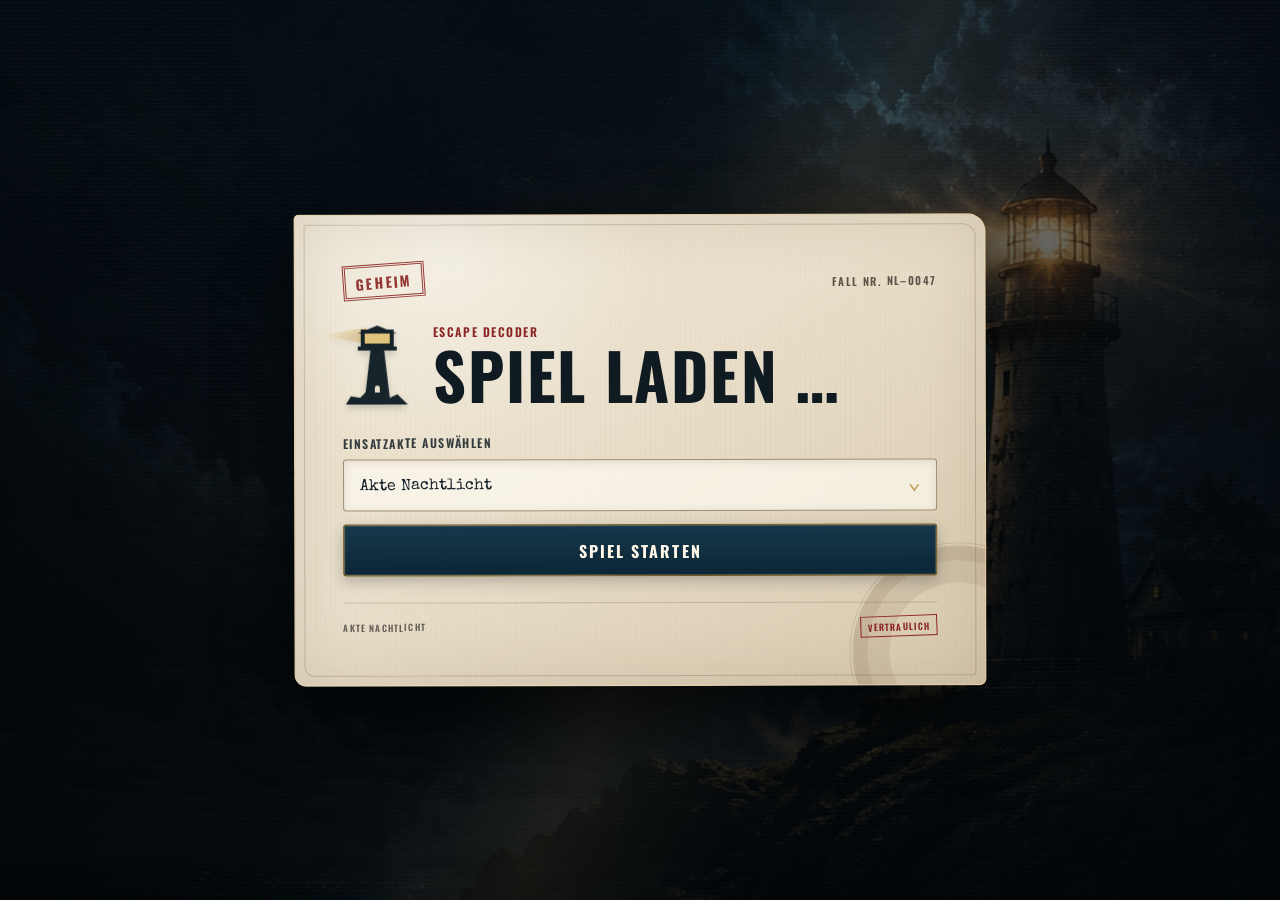
==== index.html @ 85f512ef "add 2game" ====
<!doctype html>
<html lang="de">
<head>
  <meta charset="utf-8">
  <meta name="viewport" content="width=device-width, initial-scale=1, viewport-fit=cover">
  <meta name="theme-color" content="#07131d">
  <meta name="description" content="Escape Decoder für Akte Nachtlicht">
  <title>Akte Nachtlicht · Escape Decoder</title>
  <link rel="stylesheet" href="style.css">
</head>
<body>
  <div class="atmosphere" aria-hidden="true"></div>
  <main class="shell">
    <section class="case-file" aria-labelledby="title">
      <header class="case-header">
        <div id="classification" class="classification">GEHEIM</div>
        <div id="caseNumber" class="case-number">FALL NR. NL–0047</div>
      </header>

      <div class="brand-row">
        <div class="lighthouse-mark" aria-hidden="true">
          <span class="beam"></span><span class="lantern"></span><span class="tower"></span><span class="rocks"></span>
        </div>
        <div>
          <div class="eyebrow">ESCAPE DECODER</div>
          <h1 id="title">Spiel laden …</h1>
        </div>
      </div>

      <p id="story" class="story"></p>

      <div id="selectWrap" class="selection-panel">
        <label for="gameSelect">Einsatzakte auswählen</label>
        <div class="select-frame"><select id="gameSelect"></select></div>
        <button id="loadGame" type="button"><span>Spiel starten</span></button>
      </div>

      <div id="decoder" hidden>
        <div class="status" aria-label="Rätselstatus">
          <span id="stepLabel"></span><span id="typeLabel"></span>
        </div>
        <div class="progress" aria-hidden="true"><span id="progressBar"></span></div>

        <div class="puzzle-sheet">
          <div class="paper-clip" aria-hidden="true"></div>
          <h2 id="puzzleTitle"></h2>
          <p id="prompt"></p>
          <label for="answer">Eure Lösung</label>
          <input id="answer" autocomplete="off" autocapitalize="characters" spellcheck="false" inputmode="text" placeholder="Code oder Lösungswort">
          <button id="check" type="button"><span>Prüfen</span></button>
          <p id="message" aria-live="polite"></p>
        </div>
      </div>

      <footer><span id="footerBrand">AKTE NACHTLICHT</span><span>VERTRAULICH</span></footer>
    </section>
  </main>
  <script src="app.js"></script>
</body>
</html>
---- style.css ----
@import url('https://fonts.googleapis.com/css2?family=Oswald:wght@500;600;700&family=Special+Elite&display=swap');

:root{--night:#06111a;--paper:#e9dfca;--ink:#172129;--brass:#c29b54;--brass-light:#e1c47b;--accent:#c29b54;--stamp:#8b2524;--success:#4e745d;--danger:#9e312d;--shadow:rgba(0,0,0,.65)}
*{box-sizing:border-box}
html{min-height:100%;background:var(--night)}
body{margin:0;min-height:100svh;color:var(--ink);font-family:"Special Elite","Courier New",monospace;background:linear-gradient(180deg,rgba(2,9,14,.48),rgba(2,8,12,.82)),url("assets/nachtlicht-lighthouse.png") 72% 75%/cover fixed,var(--night);overflow-x:hidden}
body::before{content:"";position:fixed;inset:0;pointer-events:none;background:radial-gradient(circle at 50% -10%,transparent 0 36%,rgba(0,0,0,.42) 100%),repeating-linear-gradient(0deg,rgba(255,255,255,.015) 0 1px,transparent 1px 4px);z-index:0}
body[data-game="drache"]{background-image:linear-gradient(180deg,rgba(2,7,16,.4),rgba(2,7,13,.82)),url("assets/dragon-citadel.png");background-position:50% 48%;}
body[data-game="drache"] .classification{color:#8b2524;border-color:#8b2524}
body[data-game="drache"] .lighthouse-mark{filter:sepia(.3) hue-rotate(335deg) drop-shadow(0 4px 3px rgba(20,25,27,.18))}
.atmosphere{position:fixed;inset:0;pointer-events:none;background:linear-gradient(115deg,transparent 0 46%,rgba(223,181,101,.08) 55%,transparent 66%);mix-blend-mode:screen}
.shell{position:relative;z-index:1;width:min(720px,100%);min-height:100svh;margin:0 auto;padding:max(18px,env(safe-area-inset-top)) max(14px,env(safe-area-inset-right)) max(22px,env(safe-area-inset-bottom)) max(14px,env(safe-area-inset-left));display:grid;align-items:center}
.case-file{position:relative;isolation:isolate;overflow:hidden;padding:clamp(24px,6vw,48px);background:radial-gradient(circle at 22% 8%,rgba(255,255,255,.44),transparent 30%),repeating-linear-gradient(90deg,rgba(74,53,28,.025) 0 1px,transparent 1px 5px),linear-gradient(145deg,#efe7d5 0%,var(--paper) 44%,#d8c9ae 100%);border:1px solid rgba(224,197,139,.55);border-radius:5px 18px 7px 12px;box-shadow:0 28px 70px var(--shadow),inset 0 0 65px rgba(75,52,25,.13);transform:rotate(-.12deg)}
.case-file::before,.case-file::after{content:"";position:absolute;z-index:-1;pointer-events:none}
.case-file::before{inset:9px;border:1px solid rgba(68,47,28,.2);border-radius:2px 13px 4px 9px}
.case-file::after{width:210px;height:210px;right:-82px;bottom:-76px;border:4px double rgba(98,73,38,.16);border-radius:50%;box-shadow:inset 0 0 0 12px transparent,inset 0 0 0 14px rgba(98,73,38,.1),inset 0 0 0 34px transparent,inset 0 0 0 36px rgba(98,73,38,.1)}
.case-header,.status,footer{display:flex;align-items:center;justify-content:space-between;gap:12px}
.case-header{margin-bottom:24px}
.classification{display:inline-block;padding:5px 10px 3px;color:var(--stamp);border:3px double var(--stamp);font-family:"Oswald",sans-serif;font-size:14px;font-weight:700;letter-spacing:.16em;transform:rotate(-4deg);opacity:.9}
.case-number,.eyebrow,.status,footer{font-family:"Oswald","Arial Narrow",sans-serif;font-weight:600;letter-spacing:.13em;text-transform:uppercase}
.case-number{color:#5c554a;font-size:11px}
.brand-row{display:grid;grid-template-columns:72px 1fr;gap:18px;align-items:center}
.eyebrow{color:var(--stamp);font-size:12px}
h1,h2{font-family:"Oswald","Arial Narrow",sans-serif;text-transform:uppercase;letter-spacing:.025em;color:#101a21}
h1{margin:4px 0 0;font-size:clamp(38px,9vw,64px);line-height:.95}
h2{margin:0 0 12px;font-size:clamp(28px,7vw,42px);line-height:1.05}
.story,#prompt,#hint{line-height:1.65}
.story{margin:22px 0 0;color:#50575a;font-size:15px}
.selection-panel{margin-top:28px}
label{display:block;margin:20px 0 8px;font-family:"Oswald",sans-serif;font-weight:600;font-size:12px;letter-spacing:.12em;text-transform:uppercase;color:#343b3e}
.select-frame{position:relative}.select-frame::after{content:"⌄";position:absolute;right:16px;top:50%;translate:0 -58%;pointer-events:none;font-size:22px;color:var(--brass)}
input,select,button{width:100%;min-height:52px;border-radius:3px;font:inherit;font-size:16px}
input,select{border:1px solid #9d8e74;background:rgba(255,253,245,.66);color:var(--ink);outline:none;box-shadow:inset 0 2px 8px rgba(69,50,30,.12)}
input{padding:15px 16px 12px;text-transform:uppercase}select{padding:14px 48px 12px 16px;appearance:none;cursor:pointer}
input:focus-visible,select:focus-visible{border-color:#8f6c2f;box-shadow:0 0 0 3px rgba(194,155,84,.24),inset 0 2px 8px rgba(69,50,30,.12)}
button{position:relative;margin-top:13px;padding:14px 18px 12px;overflow:hidden;border:1px solid #71551f;color:#fff8e8;background:linear-gradient(180deg,#17384b,#0b2636);box-shadow:inset 0 0 0 1px rgba(229,196,123,.25),0 5px 14px rgba(15,29,37,.25);font-family:"Oswald",sans-serif;font-weight:700;letter-spacing:.13em;text-transform:uppercase;cursor:pointer;touch-action:manipulation}
button::before{content:"";position:absolute;inset:0;background:linear-gradient(110deg,transparent 25%,rgba(225,196,123,.18) 50%,transparent 75%);transform:translateX(-120%);transition:transform .45s ease}button span{position:relative}button:hover::before{transform:translateX(120%)}button:active{transform:translateY(1px)}button:focus-visible{outline:3px solid rgba(139,37,36,.35);outline-offset:2px}
.status{margin-top:26px;padding-top:17px;border-top:1px solid rgba(77,58,35,.25);color:#55584f;font-size:11px}#typeLabel{color:var(--stamp)}
.progress{height:3px;margin:9px 0 20px;overflow:hidden;background:rgba(49,45,39,.14)}.progress span{display:block;width:var(--progress,0%);height:100%;background:linear-gradient(90deg,#9f793b,var(--brass-light));transition:width .35s ease}
.puzzle-sheet{position:relative;margin-top:8px;padding:clamp(20px,5vw,30px);background:rgba(246,240,224,.72);border:1px solid rgba(85,63,37,.22);box-shadow:0 8px 26px rgba(49,36,22,.12),inset 0 0 34px rgba(99,76,45,.06)}
.paper-clip{position:absolute;width:14px;height:48px;right:25px;top:-14px;border:2px solid #756d61;border-radius:9px;transform:rotate(8deg);opacity:.72}
#prompt{margin:0;color:#3e4648}#message{min-height:25px;margin:14px 0 0;font-weight:700;line-height:1.4}.ok{color:var(--success)}.bad{color:var(--danger)}
details{margin-top:18px;padding-top:16px;border-top:1px dashed #a99a7e;color:#545854}summary{display:flex;align-items:center;gap:9px;color:#30383b;font-family:"Oswald",sans-serif;font-weight:600;letter-spacing:.05em;cursor:pointer;list-style:none}summary::-webkit-details-marker{display:none}.hint-icon{display:inline-grid;width:25px;height:25px;place-items:center;border:1px solid var(--brass);border-radius:50%;color:#7a5b24}
.caesar{margin:17px 0 4px}.caesar output{display:block;padding:13px 14px;border:1px dashed #9e8255;background:rgba(220,204,172,.35);color:#684b1d;line-height:1.5;word-break:break-word}
footer{margin-top:26px;padding-top:13px;border-top:1px solid rgba(77,58,35,.2);color:#676158;font-size:9px}footer span:last-child{color:var(--stamp);border:1px solid currentColor;padding:3px 6px 2px;transform:rotate(-2deg)}
.lighthouse-mark{position:relative;width:66px;height:84px;filter:drop-shadow(0 4px 3px rgba(20,25,27,.18))}.tower{position:absolute;left:22px;bottom:8px;width:25px;height:53px;background:#17242a;clip-path:polygon(25% 0,75% 0,100% 100%,0 100%)}.tower::after{content:"";position:absolute;width:5px;height:7px;left:10px;bottom:6px;border-radius:4px 4px 0 0;background:var(--paper)}.lantern{position:absolute;left:18px;bottom:59px;width:33px;height:18px;border:4px solid #17242a;background:var(--brass-light)}.lantern::before,.lantern::after{content:"";position:absolute;left:-7px;width:39px;height:4px;background:#17242a}.lantern::before{top:-8px;clip-path:polygon(50% 0,100% 100%,0 100%);height:8px}.lantern::after{bottom:-7px}.beam{position:absolute;left:-23px;bottom:63px;width:47px;height:16px;background:linear-gradient(90deg,transparent,rgba(210,171,89,.52));clip-path:polygon(0 50%,100% 0,100% 100%)}.rocks{position:absolute;left:3px;bottom:2px;width:62px;height:16px;background:#17242a;clip-path:polygon(0 100%,8% 48%,23% 58%,34% 15%,45% 45%,57% 28%,70% 60%,83% 36%,100% 100%)}
[hidden]{display:none!important}
@media(max-width:520px){body{background-position:68% 80%;background-attachment:scroll}.shell{padding:10px;align-items:start}.case-file{min-height:calc(100svh - 20px);padding:23px 19px 20px;border-radius:3px 12px 5px 8px}.case-header{margin-bottom:20px}.brand-row{grid-template-columns:55px 1fr;gap:13px}.lighthouse-mark{width:53px;transform:scale(.82);transform-origin:left center}h1{font-size:clamp(34px,12vw,49px)}.story{margin-top:18px;font-size:14px}.puzzle-sheet{margin-inline:-5px;padding:22px 17px 20px}input,select,button{min-height:54px;font-size:16px}footer{margin-top:22px}}
@media(min-width:900px){.shell{padding-block:40px}.case-file{min-height:0}}
@media(prefers-reduced-motion:reduce){*,*::before,*::after{scroll-behavior:auto!important;transition:none!important}}
@media(prefers-contrast:more){.case-file{background:#f3ead8}input,select{background:#fffdf6;border-color:#4f4639}}

.finale{position:relative;margin-top:25px;padding:32px 24px 28px;overflow:hidden;text-align:center;background:rgba(246,240,224,.76);border:1px solid rgba(85,63,37,.22);box-shadow:0 8px 26px rgba(49,36,22,.12),inset 0 0 34px rgba(99,76,45,.06)}
.finale h2{margin:8px 0 12px;font-size:clamp(32px,8vw,50px)}
.finale p{line-height:1.55}
.final-dragon-image{display:block;width:min(330px,82%);aspect-ratio:4/3;margin:0 auto 20px;object-fit:cover;object-position:center 62%;border:5px solid #d8bd7b;outline:1px solid #5e4527;box-shadow:0 12px 28px rgba(29,18,9,.3);animation:lighthouse-arrive .8s cubic-bezier(.2,.8,.2,1) both}
.final-kicker{margin:12px 0 0;color:var(--stamp);font-family:"Oswald",sans-serif;font-weight:700;letter-spacing:.16em;text-transform:uppercase}
.final-lighthouse{position:relative;width:105px;height:132px;margin:0 auto;filter:drop-shadow(0 9px 9px rgba(20,25,27,.25));animation:lighthouse-arrive .8s cubic-bezier(.2,.8,.2,1) both}
.final-tower{position:absolute;left:34px;bottom:13px;width:38px;height:83px;background:#17242a;clip-path:polygon(25% 0,75% 0,100% 100%,0 100%)}
.final-tower::after{content:"";position:absolute;width:8px;height:12px;left:15px;bottom:8px;border-radius:6px 6px 0 0;background:var(--paper)}
.final-lantern{position:absolute;left:28px;bottom:93px;width:50px;height:27px;border:5px solid #17242a;background:#ffd36d;box-shadow:0 0 20px #f0b84f}
.final-lantern::before,.final-lantern::after{content:"";position:absolute;left:-9px;width:58px;background:#17242a}
.final-lantern::before{top:-13px;height:10px;clip-path:polygon(50% 0,100% 100%,0 100%)}
.final-lantern::after{bottom:-10px;height:5px}
.final-rocks{position:absolute;left:4px;bottom:3px;width:97px;height:25px;background:#17242a;clip-path:polygon(0 100%,8% 48%,23% 58%,34% 15%,45% 45%,57% 28%,70% 60%,83% 36%,100% 100%)}
.final-beam{position:absolute;z-index:-1;left:50%;bottom:97px;width:230px;height:42px;transform-origin:left center;background:linear-gradient(90deg,rgba(255,220,130,.85),rgba(255,220,130,.08),transparent);clip-path:polygon(0 42%,100% 0,100% 100%,0 58%);animation:beam-sweep 3.2s ease-in-out infinite alternate}
.success-stamp{width:max-content;margin:22px auto 7px;padding:8px 18px 5px;color:var(--stamp);border:4px double currentColor;font-family:"Oswald",sans-serif;font-size:22px;font-weight:700;line-height:1.05;letter-spacing:.08em;transform:rotate(-4deg);animation:stamp-in .55s .65s cubic-bezier(.2,1.5,.4,1) both}
.celebration i{position:absolute;z-index:3;top:-18px;width:8px;height:18px;background:var(--brass);opacity:0;animation:confetti 2.8s ease-out infinite}
.celebration i:nth-child(3n){background:var(--stamp)}
.celebration i:nth-child(2n){width:6px;height:12px;background:#17384b}
.celebration i:nth-child(1){left:7%;animation-delay:.05s}.celebration i:nth-child(2){left:15%;animation-delay:.75s}.celebration i:nth-child(3){left:24%;animation-delay:.28s}.celebration i:nth-child(4){left:33%;animation-delay:1.05s}.celebration i:nth-child(5){left:42%;animation-delay:.46s}.celebration i:nth-child(6){left:51%;animation-delay:1.25s}.celebration i:nth-child(7){left:60%;animation-delay:.12s}.celebration i:nth-child(8){left:68%;animation-delay:.9s}.celebration i:nth-child(9){left:76%;animation-delay:.36s}.celebration i:nth-child(10){left:84%;animation-delay:1.4s}.celebration i:nth-child(11){left:91%;animation-delay:.63s}.celebration i:nth-child(12){left:47%;animation-delay:1.65s}
@keyframes lighthouse-arrive{from{opacity:0;transform:translateY(22px) scale(.7)}to{opacity:1;transform:none}}
@keyframes beam-sweep{from{transform:rotate(-15deg)}to{transform:rotate(15deg)}}
@keyframes stamp-in{from{opacity:0;transform:rotate(-10deg) scale(1.8)}to{opacity:.94;transform:rotate(-4deg) scale(1)}}
@keyframes confetti{0%{opacity:0;transform:translateY(-15px) rotate(0)}12%{opacity:1}100%{opacity:0;transform:translateY(470px) rotate(620deg)}}
@media(max-width:520px){.finale{margin-inline:-5px;padding:27px 16px 23px}.final-beam{width:180px}.success-stamp{font-size:19px}}
@media(max-width:520px){body[data-game="drache"] h1{font-size:33px;line-height:.96;overflow-wrap:normal;word-break:normal}}
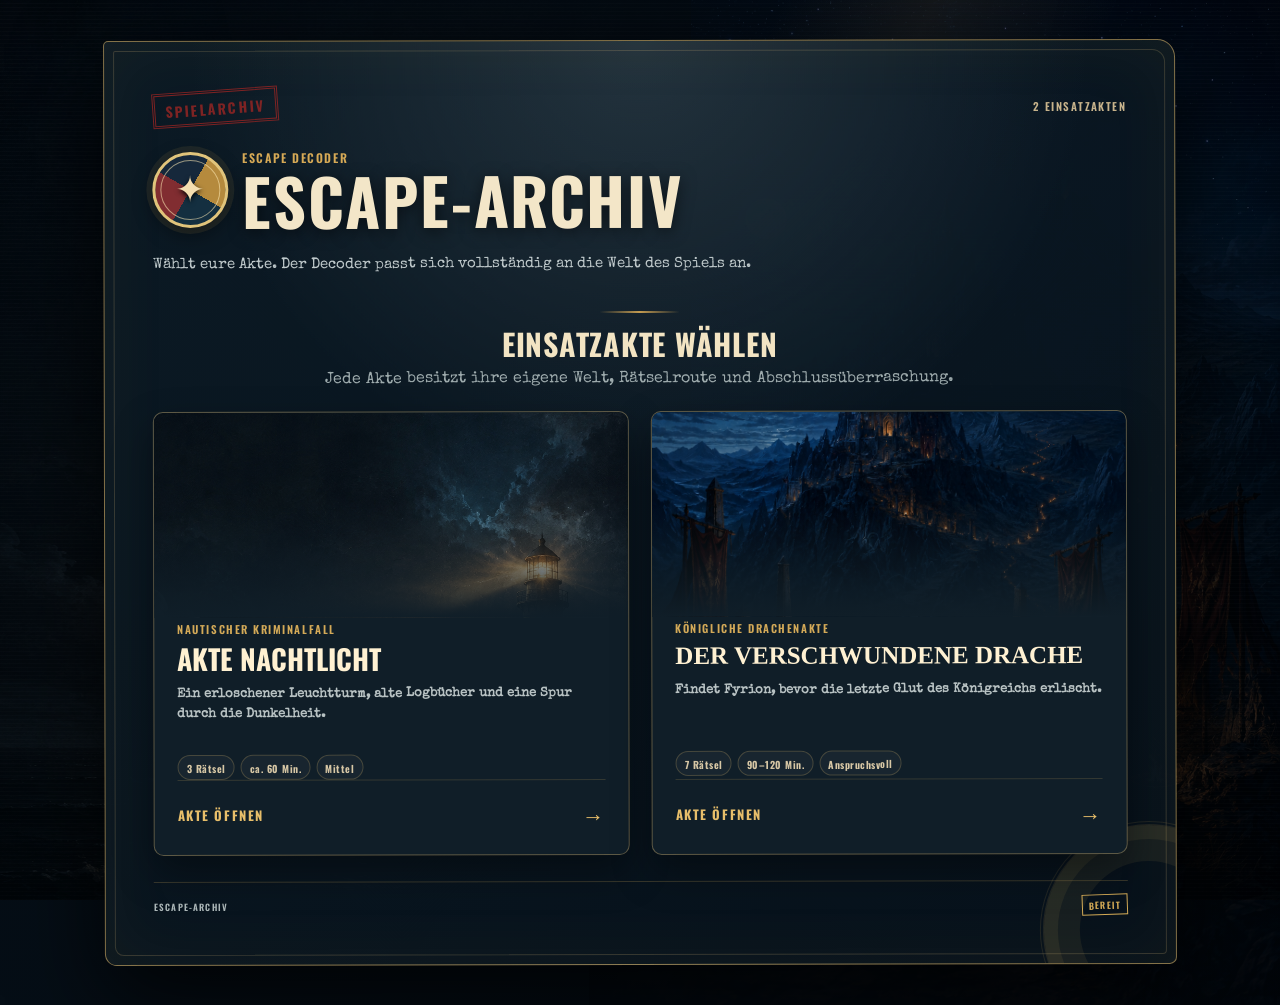
==== commit 1695fde9: "Add files via upload" ====
--- a/index.html
+++ b/index.html
@@ -4,8 +4,8 @@
   <meta charset="utf-8">
   <meta name="viewport" content="width=device-width, initial-scale=1, viewport-fit=cover">
   <meta name="theme-color" content="#07131d">
-  <meta name="description" content="Escape Decoder für Akte Nachtlicht">
-  <title>Akte Nachtlicht · Escape Decoder</title>
+  <meta name="description" content="Escape-Archiv mit den Spielen Akte Nachtlicht und Der verschwundene Drache">
+  <title>Escape-Archiv · Nachtlicht &amp; Drache</title>
   <link rel="stylesheet" href="style.css">
 </head>
 <body>
@@ -13,26 +13,27 @@
   <main class="shell">
     <section class="case-file" aria-labelledby="title">
       <header class="case-header">
-        <div id="classification" class="classification">GEHEIM</div>
-        <div id="caseNumber" class="case-number">FALL NR. NL–0047</div>
+        <div id="classification" class="classification">SPIELARCHIV</div>
+        <div id="caseNumber" class="case-number">ZWEI FÄLLE</div>
       </header>
 
       <div class="brand-row">
-        <div class="lighthouse-mark" aria-hidden="true">
-          <span class="beam"></span><span class="lantern"></span><span class="tower"></span><span class="rocks"></span>
-        </div>
+        <div id="themeEmblem" class="theme-emblem" aria-hidden="true"></div>
         <div>
           <div class="eyebrow">ESCAPE DECODER</div>
-          <h1 id="title">Spiel laden …</h1>
+          <h1 id="title">Escape-Archiv</h1>
         </div>
       </div>
 
       <p id="story" class="story"></p>
 
       <div id="selectWrap" class="selection-panel">
-        <label for="gameSelect">Einsatzakte auswählen</label>
-        <div class="select-frame"><select id="gameSelect"></select></div>
-        <button id="loadGame" type="button"><span>Spiel starten</span></button>
+        <div class="menu-heading">
+          <span class="menu-ornament" aria-hidden="true"></span>
+          <h2>Einsatzakte wählen</h2>
+          <p>Jede Akte besitzt ihre eigene Welt, Rätselroute und Abschlussüberraschung.</p>
+        </div>
+        <div id="gameGrid" class="game-grid" aria-label="Verfügbare Spiele"></div>
       </div>
 
       <div id="decoder" hidden>
@@ -40,6 +41,7 @@
           <span id="stepLabel"></span><span id="typeLabel"></span>
         </div>
         <div class="progress" aria-hidden="true"><span id="progressBar"></span></div>
+        <button id="backMenu" class="back-menu" type="button">← Spiel wechseln</button>
 
         <div class="puzzle-sheet">
           <div class="paper-clip" aria-hidden="true"></div>
@@ -52,7 +54,7 @@
         </div>
       </div>
 
-      <footer><span id="footerBrand">AKTE NACHTLICHT</span><span>VERTRAULICH</span></footer>
+      <footer><span id="footerBrand">ESCAPE-ARCHIV</span><span id="footerStatus">BEREIT</span></footer>
     </section>
   </main>
   <script src="app.js"></script>
--- a/style.css
+++ b/style.css
@@ -75,3 +75,67 @@
 @keyframes confetti{0%{opacity:0;transform:translateY(-15px) rotate(0)}12%{opacity:1}100%{opacity:0;transform:translateY(470px) rotate(620deg)}}
 @media(max-width:520px){.finale{margin-inline:-5px;padding:27px 16px 23px}.final-beam{width:180px}.success-stamp{font-size:19px}}
 @media(max-width:520px){body[data-game="drache"] h1{font-size:33px;line-height:.96;overflow-wrap:normal;word-break:normal}}
+
+/* ---------- Gemeinsames Themen-Emblem ---------- */
+.theme-emblem{position:relative;width:76px;aspect-ratio:1;border:3px solid var(--brass-light);border-radius:50%;background-position:center;background-size:cover;box-shadow:0 5px 14px rgba(8,14,18,.32),inset 0 0 0 4px rgba(15,25,31,.62);overflow:hidden}
+.theme-emblem::after{content:"";position:absolute;inset:5px;border:1px solid rgba(255,235,183,.56);border-radius:50%}
+body[data-game="nachtlicht"] .theme-emblem{background-image:linear-gradient(rgba(4,18,28,.08),rgba(4,18,28,.18)),url("assets/nachtlicht-lighthouse.png")}
+body[data-game="drache"] .theme-emblem{background-image:linear-gradient(rgba(31,7,10,.08),rgba(31,7,10,.22)),url("assets/dragon-citadel.png")}
+
+/* ---------- Eigenständiges Hauptmenü ---------- */
+body[data-game="menu"]{background-color:#07111a;background-image:linear-gradient(90deg,rgba(3,10,17,.46),rgba(3,10,17,.88) 49%,rgba(3,10,17,.48)),url("assets/nachtlicht-lighthouse.png"),url("assets/dragon-citadel.png");background-size:cover,54% 100%,54% 100%;background-position:center,left center,right center;background-repeat:no-repeat}
+body[data-game="menu"] .shell{width:min(1100px,100%)}
+body[data-game="menu"] .case-file{background:radial-gradient(circle at 50% 0,rgba(58,76,87,.52),transparent 42%),linear-gradient(145deg,rgba(12,27,38,.96),rgba(7,18,28,.97));border-color:rgba(220,181,102,.58);box-shadow:0 32px 90px rgba(0,0,0,.78),inset 0 0 70px rgba(173,126,48,.07)}
+body[data-game="menu"] .case-file::before{border-color:rgba(224,191,126,.2)}
+body[data-game="menu"] .case-file::after{border-color:rgba(211,171,91,.12);box-shadow:inset 0 0 0 12px transparent,inset 0 0 0 14px rgba(211,171,91,.08),inset 0 0 0 34px transparent,inset 0 0 0 36px rgba(211,171,91,.08)}
+body[data-game="menu"] .theme-emblem{background-image:conic-gradient(from 30deg,#b58a3d 0 25%,#142f40 0 50%,#812d31 0 75%,#16283b 0);box-shadow:0 0 0 6px rgba(197,157,78,.1),0 7px 20px rgba(0,0,0,.45)}
+body[data-game="menu"] .theme-emblem::before{content:"✦";position:absolute;inset:0;display:grid;place-items:center;color:#f4deb0;font-family:Georgia,serif;font-size:36px;text-shadow:0 2px 5px #000}
+body[data-game="menu"] h1{color:#f3e6c8;text-shadow:0 3px 16px rgba(0,0,0,.55)}
+body[data-game="menu"] .eyebrow{color:#d7aa56}
+body[data-game="menu"] .story{color:#bfc9cb}
+body[data-game="menu"] .case-number{color:#c8b48c}
+body[data-game="menu"] footer{color:#aeb9ba;border-color:rgba(217,177,96,.23)}
+body[data-game="menu"] footer span:last-child{color:#d2a955}
+.menu-heading{margin:34px 0 20px;text-align:center}.menu-heading h2{margin:0;color:#f2e4c3;font-size:30px}.menu-heading p{max-width:650px;margin:8px auto 0;color:#9eabad;line-height:1.5}.menu-ornament{display:block;width:80px;height:2px;margin:0 auto 15px;background:linear-gradient(90deg,transparent,#c49b50,transparent)}
+.game-grid{display:grid;grid-template-columns:repeat(2,minmax(0,1fr));gap:22px}
+.game-card{display:flex;min-width:0;min-height:440px;margin:0;padding:0;flex-direction:column;text-align:left;border:1px solid rgba(217,183,115,.38);border-radius:10px;color:#ede2cb;background:#101e28;box-shadow:0 17px 38px rgba(0,0,0,.38);text-transform:none;letter-spacing:normal;transition:transform .25s ease,border-color .25s ease,box-shadow .25s ease}
+.game-card::before{display:none}.game-card:hover{transform:translateY(-5px);border-color:#d4aa59;box-shadow:0 22px 48px rgba(0,0,0,.52)}
+.card-art{position:relative;display:block;width:100%;height:205px;overflow:hidden;border-radius:9px 9px 0 0}.card-art::after{content:"";position:absolute;inset:0;background:linear-gradient(180deg,transparent 45%,#101e28 100%)}.card-art img{width:100%;height:100%;object-fit:cover;transition:transform .55s ease}.game-card:hover .card-art img{transform:scale(1.045)}
+.game-card--nachtlicht .card-art img{object-position:60% 49%}.game-card--drache .card-art img{object-position:50% 45%}
+.card-content{display:flex;padding:3px 23px 24px;flex:1;flex-direction:column}.card-kicker{color:#d4aa58;font-family:"Oswald",sans-serif;font-size:11px;font-weight:600;letter-spacing:.14em;text-transform:uppercase}.card-content strong{margin-top:7px;color:#fff1d2;font-family:"Oswald",sans-serif;font-size:28px;line-height:1.05;text-transform:uppercase}.game-card--drache .card-content strong{font-family:Georgia,serif;font-size:25px}.card-description{min-height:58px;margin-top:12px;color:#b8c2c3;font-family:"Special Elite",monospace;font-size:13px;line-height:1.48}.card-meta{display:flex;margin-top:12px;flex-wrap:wrap;gap:6px}.card-meta span{padding:5px 8px 3px;border:1px solid rgba(207,172,100,.25);border-radius:20px;color:#d7c7a5;background:rgba(255,255,255,.035);font-family:"Oswald",sans-serif;font-size:10px;letter-spacing:.05em}.card-action{display:flex;margin-top:auto;padding-top:18px;align-items:center;justify-content:space-between;color:#e7be6a;border-top:1px solid rgba(211,172,94,.18);font-family:"Oswald",sans-serif;font-size:13px;font-weight:700;letter-spacing:.12em;text-transform:uppercase}.card-action b{font-size:22px}
+
+/* ---------- Akte Nachtlicht: kühle nautische Ermittlungsakte ---------- */
+body[data-game="nachtlicht"] .case-file{background:radial-gradient(circle at 18% 3%,rgba(255,255,255,.48),transparent 28%),repeating-linear-gradient(0deg,rgba(21,53,68,.025) 0 1px,transparent 1px 5px),linear-gradient(145deg,#eee6d5,#ddd1bb);border-color:rgba(197,157,86,.68);box-shadow:0 30px 78px rgba(0,0,0,.74),inset 0 0 70px rgba(26,53,65,.12)}
+body[data-game="nachtlicht"] .puzzle-sheet{background:linear-gradient(155deg,rgba(250,246,233,.92),rgba(220,214,196,.9));border-left:5px solid #17384b;box-shadow:0 10px 30px rgba(15,35,47,.17),inset 0 0 45px rgba(23,56,75,.055)}
+body[data-game="nachtlicht"] .puzzle-sheet::after{content:"";position:absolute;right:18px;bottom:16px;width:75px;height:75px;border:2px solid rgba(23,56,75,.1);border-radius:50%;box-shadow:inset 0 0 0 9px transparent,inset 0 0 0 11px rgba(23,56,75,.08)}
+body[data-game="nachtlicht"] #typeLabel{color:#8b2524}
+body[data-game="nachtlicht"] button:not(.back-menu){background:linear-gradient(180deg,#173e53,#092b3e);border-color:#947034}
+
+/* ---------- Der verschwundene Drache: königliche Fantasy-Akte ---------- */
+body[data-game="drache"]{background-image:linear-gradient(180deg,rgba(5,8,17,.25),rgba(6,8,14,.78)),url("assets/dragon-citadel.png");background-position:50% 48%;background-size:cover}
+body[data-game="drache"] .case-file{background:radial-gradient(circle at 76% 1%,rgba(255,237,186,.38),transparent 31%),repeating-linear-gradient(90deg,rgba(88,48,22,.027) 0 1px,transparent 1px 6px),linear-gradient(145deg,#ead9b5,#d7bd8e);border:2px solid rgba(211,166,73,.75);box-shadow:0 30px 85px rgba(0,0,0,.78),inset 0 0 75px rgba(96,48,22,.18)}
+body[data-game="drache"] h1,body[data-game="drache"] h2{font-family:Georgia,"Times New Roman",serif;letter-spacing:-.018em}
+body[data-game="drache"] h1{color:#281711;text-shadow:0 1px 0 rgba(255,243,207,.65)}
+body[data-game="drache"] .eyebrow{color:#852a2d}
+body[data-game="drache"] .story{color:#594536}
+body[data-game="drache"] .status{color:#644c35;border-color:rgba(109,71,35,.32)}
+body[data-game="drache"] #typeLabel{color:#8b2524}
+body[data-game="drache"] .progress{height:5px;background:rgba(88,51,25,.18)}body[data-game="drache"] .progress span{background:linear-gradient(90deg,#7d2428,#d9a942,#f2d17b)}
+body[data-game="drache"] .puzzle-sheet{background:radial-gradient(circle at 90% 5%,rgba(218,167,72,.13),transparent 31%),linear-gradient(150deg,#172536,#101a28);border:1px solid #9a7130;border-left:5px solid #8b292d;box-shadow:0 13px 34px rgba(39,20,11,.3),inset 0 0 45px rgba(0,0,0,.2)}
+body[data-game="drache"] .puzzle-sheet h2{color:#e6bd69;text-shadow:0 2px 0 #000}
+body[data-game="drache"] #prompt{color:#e7dcc6}
+body[data-game="drache"] label{color:#d7ad59}
+body[data-game="drache"] input{color:#231b17;background:#f1dfb9;border-color:#bc8c3a;box-shadow:inset 0 2px 9px rgba(73,39,19,.2),0 0 0 1px rgba(239,204,128,.12)}
+body[data-game="drache"] input:focus-visible{border-color:#d4a74c;box-shadow:0 0 0 3px rgba(213,164,71,.25),inset 0 2px 9px rgba(73,39,19,.2)}
+body[data-game="drache"] button:not(.back-menu){background:linear-gradient(180deg,#8b3033,#5d1a21);border-color:#d1a24a;box-shadow:inset 0 0 0 1px rgba(242,203,115,.2),0 6px 16px rgba(54,15,19,.32)}
+body[data-game="drache"] .paper-clip{border-color:#c49a49}
+body[data-game="drache"] .ok{color:#e0bb68}body[data-game="drache"] .bad{color:#f18d82}
+body[data-game="drache"] footer span:last-child{color:#7d2428}
+
+.back-menu{width:auto;min-height:0;margin:0 0 13px;padding:3px 0;border:0;color:#63594b;background:transparent!important;box-shadow:none!important;font-family:"Oswald",sans-serif;font-size:11px;letter-spacing:.1em;text-align:left}
+.back-menu::before{display:none}.back-menu:hover{color:var(--stamp);transform:none}.back-menu:focus-visible{outline:2px solid var(--accent);outline-offset:4px}
+body[data-game="drache"] .back-menu{color:#6e4c2f}
+.finale--drache{background:radial-gradient(circle at 50% 0,rgba(218,164,68,.13),transparent 34%),linear-gradient(155deg,rgba(245,226,185,.95),rgba(216,188,139,.95));border-color:#a67931}
+
+@media(max-width:760px){body[data-game="menu"] .shell{width:100%}.game-grid{grid-template-columns:1fr}.game-card{min-height:0}.card-art{height:180px}.card-description{min-height:0}.menu-heading{margin-top:27px}}
+@media(max-width:520px){.theme-emblem{width:55px}.menu-heading h2{font-size:27px}.menu-heading p{font-size:13px}.game-card{border-radius:8px}.card-art{height:150px}.card-content{padding:2px 17px 18px}.card-content strong{font-size:25px}.game-card--drache .card-content strong{font-size:22px}.card-meta span{font-size:9px}body[data-game="menu"] .case-file{padding-bottom:25px}}
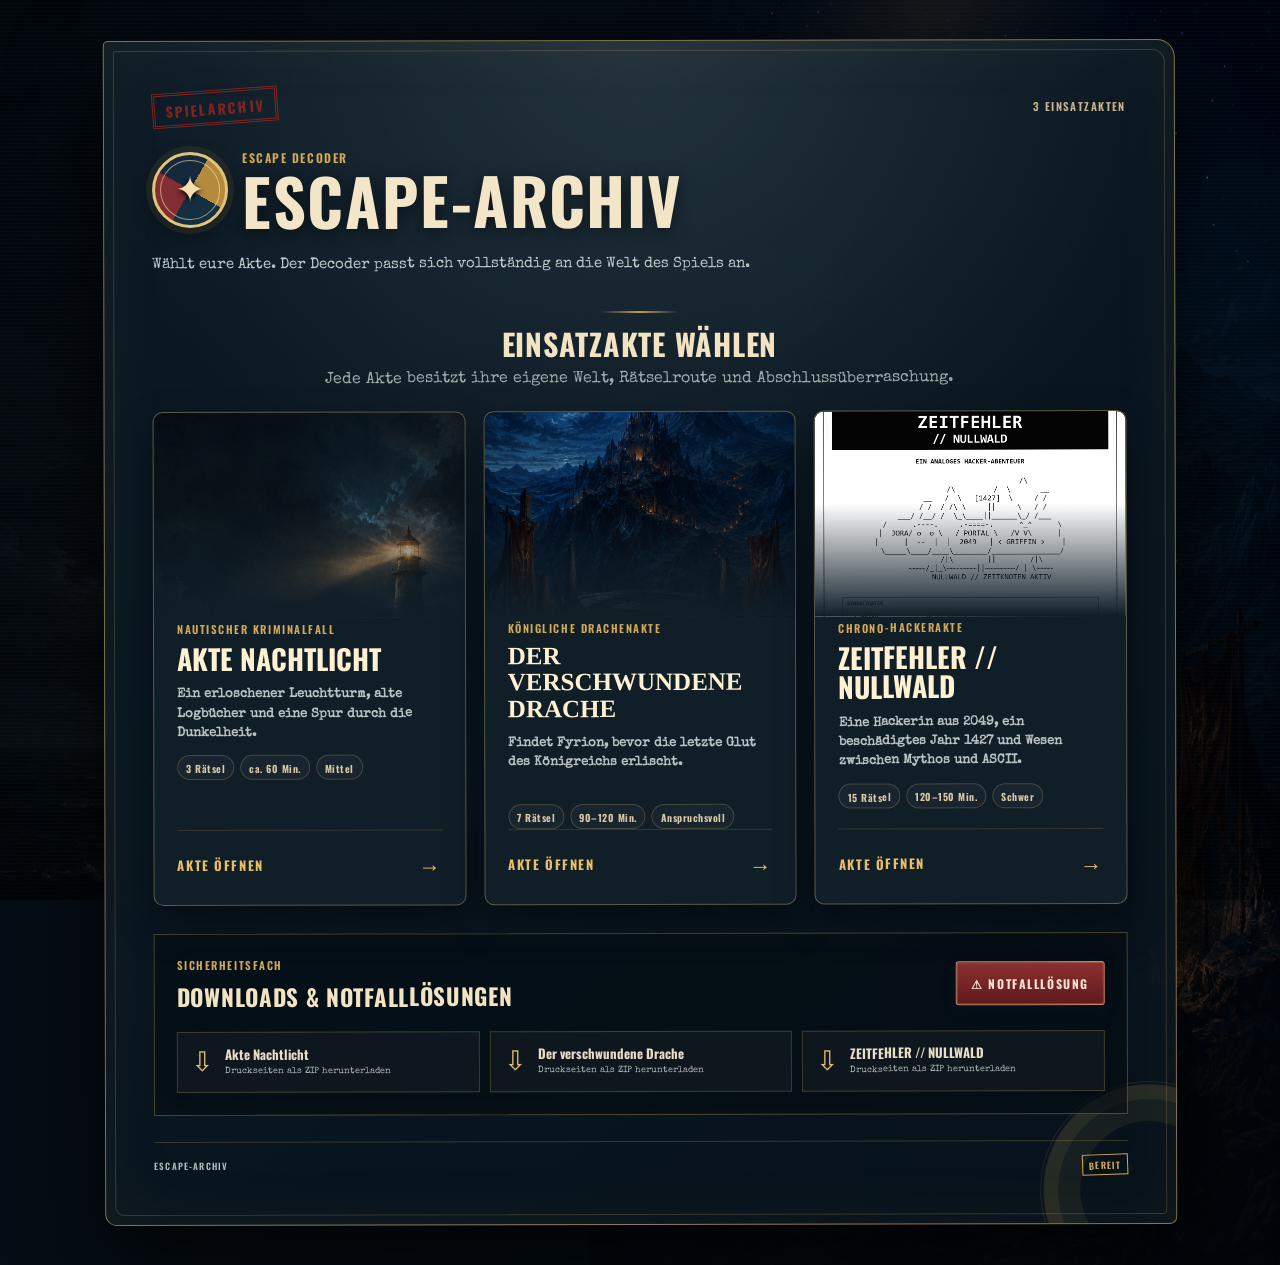
==== commit b865a638: "ver 0,4 weiter gehts :D" ====
--- a/index.html
+++ b/index.html
@@ -4,8 +4,8 @@
   <meta charset="utf-8">
   <meta name="viewport" content="width=device-width, initial-scale=1, viewport-fit=cover">
   <meta name="theme-color" content="#07131d">
-  <meta name="description" content="Escape-Archiv mit den Spielen Akte Nachtlicht und Der verschwundene Drache">
-  <title>Escape-Archiv · Nachtlicht &amp; Drache</title>
+  <meta name="description" content="Escape-Archiv mit drei eigenständigen Rätselwelten">
+  <title>Escape-Archiv · Drei Rätselwelten</title>
   <link rel="stylesheet" href="style.css">
 </head>
 <body>
@@ -14,7 +14,7 @@
     <section class="case-file" aria-labelledby="title">
       <header class="case-header">
         <div id="classification" class="classification">SPIELARCHIV</div>
-        <div id="caseNumber" class="case-number">ZWEI FÄLLE</div>
+        <div id="caseNumber" class="case-number">DREI FÄLLE</div>
       </header>
 
       <div class="brand-row">
@@ -34,29 +34,50 @@
           <p>Jede Akte besitzt ihre eigene Welt, Rätselroute und Abschlussüberraschung.</p>
         </div>
         <div id="gameGrid" class="game-grid" aria-label="Verfügbare Spiele"></div>
+        <section class="archive-tools" aria-labelledby="archiveToolsTitle">
+          <div class="archive-tools__head">
+            <div>
+              <span class="card-kicker">Sicherheitsfach</span>
+              <h3 id="archiveToolsTitle">Downloads &amp; Notfalllösungen</h3>
+            </div>
+            <button id="openEmergency" class="emergency-button" type="button"><span>⚠ Notfalllösung</span></button>
+          </div>
+          <div id="downloadGrid" class="download-grid" aria-label="Druckdateien herunterladen"></div>
+        </section>
       </div>
 
       <div id="decoder" hidden>
-        <div class="status" aria-label="Rätselstatus">
-          <span id="stepLabel"></span><span id="typeLabel"></span>
-        </div>
-        <div class="progress" aria-hidden="true"><span id="progressBar"></span></div>
         <button id="backMenu" class="back-menu" type="button">← Spiel wechseln</button>
-
-        <div class="puzzle-sheet">
-          <div class="paper-clip" aria-hidden="true"></div>
-          <h2 id="puzzleTitle"></h2>
-          <p id="prompt"></p>
-          <label for="answer">Eure Lösung</label>
-          <input id="answer" autocomplete="off" autocapitalize="characters" spellcheck="false" inputmode="text" placeholder="Code oder Lösungswort">
-          <button id="check" type="button"><span>Prüfen</span></button>
-          <p id="message" aria-live="polite"></p>
-        </div>
+        <div id="stage"></div>
       </div>
 
       <footer><span id="footerBrand">ESCAPE-ARCHIV</span><span id="footerStatus">BEREIT</span></footer>
     </section>
   </main>
+
+  <dialog id="emergencyDialog" class="emergency-dialog" aria-labelledby="emergencyTitle">
+    <div class="emergency-dialog__inner">
+      <button id="closeEmergency" class="dialog-close" type="button" aria-label="Notfallfenster schließen">×</button>
+      <p class="terminal-kicker">NOTFALLPROTOKOLL // SPIELLEITUNG</p>
+      <h2 id="emergencyTitle">Lösungszugang</h2>
+      <div id="emergencyLock">
+        <p>Nur verwenden, wenn eine Gruppe wirklich feststeckt. Gebt den vierstelligen Notfallcode ein.</p>
+        <label for="emergencyCode">Notfallcode</label>
+        <input id="emergencyCode" type="password" inputmode="numeric" maxlength="4" autocomplete="off" placeholder="••••">
+        <button id="unlockEmergency" type="button"><span>Zugang prüfen</span></button>
+        <p id="emergencyMessage" aria-live="polite"></p>
+      </div>
+      <div id="emergencySolutions" hidden>
+        <label for="emergencyGame">Spiel auswählen</label>
+        <select id="emergencyGame"></select>
+        <div id="solutionCard" class="solution-card"></div>
+        <div class="solution-actions">
+          <button id="revealSolution" type="button"><span>Lösung anzeigen</span></button>
+          <button id="nextSolution" class="secondary-action" type="button" hidden><span>Nächster Schritt →</span></button>
+        </div>
+      </div>
+    </div>
+  </dialog>
   <script src="app.js"></script>
 </body>
 </html>
--- a/style.css
+++ b/style.css
@@ -97,11 +97,12 @@
 body[data-game="menu"] footer{color:#aeb9ba;border-color:rgba(217,177,96,.23)}
 body[data-game="menu"] footer span:last-child{color:#d2a955}
 .menu-heading{margin:34px 0 20px;text-align:center}.menu-heading h2{margin:0;color:#f2e4c3;font-size:30px}.menu-heading p{max-width:650px;margin:8px auto 0;color:#9eabad;line-height:1.5}.menu-ornament{display:block;width:80px;height:2px;margin:0 auto 15px;background:linear-gradient(90deg,transparent,#c49b50,transparent)}
-.game-grid{display:grid;grid-template-columns:repeat(2,minmax(0,1fr));gap:22px}
+.game-grid{display:grid;grid-template-columns:repeat(3,minmax(0,1fr));gap:18px}
 .game-card{display:flex;min-width:0;min-height:440px;margin:0;padding:0;flex-direction:column;text-align:left;border:1px solid rgba(217,183,115,.38);border-radius:10px;color:#ede2cb;background:#101e28;box-shadow:0 17px 38px rgba(0,0,0,.38);text-transform:none;letter-spacing:normal;transition:transform .25s ease,border-color .25s ease,box-shadow .25s ease}
 .game-card::before{display:none}.game-card:hover{transform:translateY(-5px);border-color:#d4aa59;box-shadow:0 22px 48px rgba(0,0,0,.52)}
 .card-art{position:relative;display:block;width:100%;height:205px;overflow:hidden;border-radius:9px 9px 0 0}.card-art::after{content:"";position:absolute;inset:0;background:linear-gradient(180deg,transparent 45%,#101e28 100%)}.card-art img{width:100%;height:100%;object-fit:cover;transition:transform .55s ease}.game-card:hover .card-art img{transform:scale(1.045)}
 .game-card--nachtlicht .card-art img{object-position:60% 49%}.game-card--drache .card-art img{object-position:50% 45%}
+.game-card--zeitfehler .card-art img{object-position:center 18%;filter:grayscale(1) contrast(1.12)}
 .card-content{display:flex;padding:3px 23px 24px;flex:1;flex-direction:column}.card-kicker{color:#d4aa58;font-family:"Oswald",sans-serif;font-size:11px;font-weight:600;letter-spacing:.14em;text-transform:uppercase}.card-content strong{margin-top:7px;color:#fff1d2;font-family:"Oswald",sans-serif;font-size:28px;line-height:1.05;text-transform:uppercase}.game-card--drache .card-content strong{font-family:Georgia,serif;font-size:25px}.card-description{min-height:58px;margin-top:12px;color:#b8c2c3;font-family:"Special Elite",monospace;font-size:13px;line-height:1.48}.card-meta{display:flex;margin-top:12px;flex-wrap:wrap;gap:6px}.card-meta span{padding:5px 8px 3px;border:1px solid rgba(207,172,100,.25);border-radius:20px;color:#d7c7a5;background:rgba(255,255,255,.035);font-family:"Oswald",sans-serif;font-size:10px;letter-spacing:.05em}.card-action{display:flex;margin-top:auto;padding-top:18px;align-items:center;justify-content:space-between;color:#e7be6a;border-top:1px solid rgba(211,172,94,.18);font-family:"Oswald",sans-serif;font-size:13px;font-weight:700;letter-spacing:.12em;text-transform:uppercase}.card-action b{font-size:22px}
 
 /* ---------- Akte Nachtlicht: kühle nautische Ermittlungsakte ---------- */
@@ -132,10 +133,64 @@
 body[data-game="drache"] .ok{color:#e0bb68}body[data-game="drache"] .bad{color:#f18d82}
 body[data-game="drache"] footer span:last-child{color:#7d2428}
 
+/* ---------- ZEITFEHLER: monochromes Terminal-Archiv ---------- */
+body[data-game="zeitfehler"]{background-color:#050706;background-image:linear-gradient(rgba(1,4,3,.48),rgba(1,4,3,.9)),url("assets/zeitfehler-cover.png");background-position:center 16%;background-size:cover;font-family:Consolas,"Courier New",monospace}
+body[data-game="zeitfehler"]::before{background:repeating-linear-gradient(0deg,rgba(255,255,255,.025) 0 1px,transparent 1px 4px),radial-gradient(circle at 50% 0,transparent,rgba(0,0,0,.62))}
+body[data-game="zeitfehler"] .case-file{color:#e9eee9;background:linear-gradient(145deg,rgba(15,19,17,.98),rgba(4,7,6,.98));border:2px solid #d7ddd8;border-radius:0;box-shadow:0 30px 90px #000,inset 0 0 55px rgba(220,255,230,.045);transform:none}
+body[data-game="zeitfehler"] .case-file::before{border-color:rgba(233,238,233,.22);border-radius:0}
+body[data-game="zeitfehler"] .case-file::after{border-color:rgba(233,238,233,.08);border-radius:0}
+body[data-game="zeitfehler"] h1,body[data-game="zeitfehler"] h2,body[data-game="zeitfehler"] .eyebrow,body[data-game="zeitfehler"] .status,body[data-game="zeitfehler"] footer,body[data-game="zeitfehler"] label{color:#f0f4f0;font-family:Consolas,"Courier New",monospace}
+body[data-game="zeitfehler"] h1{font-size:clamp(31px,7vw,53px);letter-spacing:-.035em}
+body[data-game="zeitfehler"] .story,body[data-game="zeitfehler"] .case-number{color:#abb5ae}
+body[data-game="zeitfehler"] .classification{color:#0a0d0b;background:#eef3ee;border:0;transform:none}
+body[data-game="zeitfehler"] .theme-emblem{border-radius:0;border-color:#eef3ee;background-image:url("assets/zeitfehler-cover.png");filter:grayscale(1) contrast(1.2);box-shadow:5px 5px 0 rgba(238,243,238,.18)}
+body[data-game="zeitfehler"] .theme-emblem::after{border-radius:0;border-color:rgba(0,0,0,.4)}
+body[data-game="zeitfehler"] .status{border-color:#4d5550;color:#b6c0b9}
+body[data-game="zeitfehler"] #typeLabel{color:#fff}
+body[data-game="zeitfehler"] .progress{height:8px;border:1px solid #69736c;background:#111613}
+body[data-game="zeitfehler"] .progress span{background:repeating-linear-gradient(90deg,#e9eee9 0 7px,transparent 7px 11px)}
+body[data-game="zeitfehler"] .puzzle-sheet,body[data-game="zeitfehler"] .opening-terminal,body[data-game="zeitfehler"] .story-terminal,body[data-game="zeitfehler"] .finale{position:relative;margin-top:8px;padding:clamp(20px,5vw,31px);color:#e9eee9;background:#080c0a;border:1px solid #9da69f;border-left:7px solid #e9eee9;box-shadow:inset 0 0 34px rgba(240,255,244,.035),8px 8px 0 rgba(233,238,233,.08)}
+body[data-game="zeitfehler"] .puzzle-sheet::after,body[data-game="zeitfehler"] .opening-terminal::after,body[data-game="zeitfehler"] .story-terminal::after{content:"";position:absolute;inset:0;pointer-events:none;background:repeating-linear-gradient(0deg,transparent 0 4px,rgba(255,255,255,.025) 4px 5px)}
+body[data-game="zeitfehler"] .puzzle-sheet h2,body[data-game="zeitfehler"] .opening-terminal h2,body[data-game="zeitfehler"] .story-terminal h2,body[data-game="zeitfehler"] .finale h2{color:#f6faf6;font-family:Consolas,"Courier New",monospace;text-transform:uppercase}
+body[data-game="zeitfehler"] #prompt,body[data-game="zeitfehler"] .opening-terminal p,body[data-game="zeitfehler"] .story-terminal p,body[data-game="zeitfehler"] .finale p{color:#c6cec8;line-height:1.6}
+body[data-game="zeitfehler"] input{color:#f4f8f4;background:#020403;border:2px solid #dce3dd;border-radius:0;box-shadow:none}
+body[data-game="zeitfehler"] input:focus-visible{border-color:#fff;box-shadow:0 0 0 3px rgba(239,245,240,.18)}
+body[data-game="zeitfehler"] button:not(.back-menu){color:#080b09;background:#e9eee9;border:2px solid #fff;border-radius:0;box-shadow:4px 4px 0 #59615b}
+body[data-game="zeitfehler"] button:not(.back-menu):hover{background:#fff}
+body[data-game="zeitfehler"] .back-menu{color:#b8c2ba}
+body[data-game="zeitfehler"] .ok{color:#fff}body[data-game="zeitfehler"] .bad{color:#ff8f8f}
+body[data-game="zeitfehler"] footer{color:#8f9992;border-color:#48504a}body[data-game="zeitfehler"] footer span:last-child{color:#e9eee9}
+.terminal-kicker{margin:0 0 13px!important;color:#f3f7f3!important;font-weight:700;letter-spacing:.08em}
+.transmission{margin:20px 0;padding:16px;border:1px dashed #b6c0b8;background:rgba(255,255,255,.04)}.transmission strong{font-size:12px;letter-spacing:.1em}.transmission p{margin:9px 0 0!important}
+.story-check{display:grid;width:62px;height:62px;margin:5px 0 20px;place-items:center;color:#080b09;background:#edf2ed;font-size:38px;font-weight:700;animation:terminal-pop .45s ease both}
+.next-route{margin:22px 0 4px;padding:13px 14px;color:#f5f8f5;border:1px solid #69736c;font-size:13px;font-weight:700;letter-spacing:.055em}
+.ascii-finale{max-width:100%;margin:0 auto 24px;padding:24px 8px;overflow:hidden;color:#f4f8f4;border:1px solid #9da69f;background:#020403;font:clamp(8px,2vw,15px)/1.45 Consolas,monospace;text-align:center;animation:portal-pulse 1.6s ease-in-out infinite alternate}
+.finale--zeitfehler .success-stamp{color:#f1f5f1;border-color:#f1f5f1;border-radius:0;transform:none;animation:terminal-pop .55s .4s both}
+.finale--zeitfehler .celebration i{background:#e9eee9!important;width:7px;height:7px}
+.secondary-action{color:#e9eee9!important;background:transparent!important;box-shadow:none!important}
+@keyframes terminal-pop{from{opacity:0;transform:scale(1.45)}to{opacity:1;transform:none}}
+@keyframes portal-pulse{from{box-shadow:inset 0 0 8px rgba(255,255,255,.08);text-shadow:0 0 1px #fff}to{box-shadow:inset 0 0 34px rgba(255,255,255,.14);text-shadow:0 0 8px #fff}}
+
 .back-menu{width:auto;min-height:0;margin:0 0 13px;padding:3px 0;border:0;color:#63594b;background:transparent!important;box-shadow:none!important;font-family:"Oswald",sans-serif;font-size:11px;letter-spacing:.1em;text-align:left}
 .back-menu::before{display:none}.back-menu:hover{color:var(--stamp);transform:none}.back-menu:focus-visible{outline:2px solid var(--accent);outline-offset:4px}
 body[data-game="drache"] .back-menu{color:#6e4c2f}
 .finale--drache{background:radial-gradient(circle at 50% 0,rgba(218,164,68,.13),transparent 34%),linear-gradient(155deg,rgba(245,226,185,.95),rgba(216,188,139,.95));border-color:#a67931}
 
+@media(max-width:900px) and (min-width:761px){.game-grid{grid-template-columns:repeat(2,minmax(0,1fr))}.game-card--zeitfehler{grid-column:1/-1;max-width:50%;justify-self:center}}
 @media(max-width:760px){body[data-game="menu"] .shell{width:100%}.game-grid{grid-template-columns:1fr}.game-card{min-height:0}.card-art{height:180px}.card-description{min-height:0}.menu-heading{margin-top:27px}}
 @media(max-width:520px){.theme-emblem{width:55px}.menu-heading h2{font-size:27px}.menu-heading p{font-size:13px}.game-card{border-radius:8px}.card-art{height:150px}.card-content{padding:2px 17px 18px}.card-content strong{font-size:25px}.game-card--drache .card-content strong{font-size:22px}.card-meta span{font-size:9px}body[data-game="menu"] .case-file{padding-bottom:25px}}
+
+/* ---------- Archivwerkzeuge, Downloads und Notfallzugang ---------- */
+.archive-tools{margin-top:28px;padding:22px;border:1px solid rgba(217,183,115,.32);background:rgba(4,12,18,.62);box-shadow:inset 0 0 32px rgba(196,155,80,.035)}
+.archive-tools__head{display:flex;align-items:center;justify-content:space-between;gap:20px}.archive-tools h3{margin:5px 0 0;color:#f2e4c3;font-family:"Oswald",sans-serif;font-size:23px;text-transform:uppercase;letter-spacing:.03em}
+.emergency-button{width:auto;min-height:44px;margin:0;padding:10px 15px;color:#f7e3d3;background:linear-gradient(180deg,#8d3031,#5f191d);border-color:#c98262;font-size:12px;white-space:nowrap}
+.download-grid{display:grid;grid-template-columns:repeat(3,minmax(0,1fr));gap:10px;margin-top:18px}
+.download-card{display:flex;min-width:0;padding:13px;align-items:center;gap:11px;color:#e8ddc7;border:1px solid rgba(211,172,94,.25);background:rgba(255,255,255,.035);text-decoration:none;transition:background .2s ease,border-color .2s ease,transform .2s ease}
+.download-card:hover{color:#fff3d8;border-color:#d4aa59;background:rgba(255,255,255,.075);transform:translateY(-2px)}.download-card>span:first-child{font-size:27px;color:#e7be6a}.download-card strong,.download-card small{display:block}.download-card strong{overflow:hidden;font-family:"Oswald",sans-serif;font-size:13px;line-height:1.12;text-overflow:ellipsis}.download-card small{margin-top:4px;color:#aeb8b9;font-size:9px;line-height:1.25}
+.emergency-dialog{width:min(580px,calc(100% - 24px));max-height:calc(100svh - 30px);padding:0;color:#172129;background:#e9dfca;border:1px solid #bd9d60;border-radius:5px;box-shadow:0 28px 90px rgba(0,0,0,.8)}.emergency-dialog::backdrop{background:rgba(0,5,8,.82);backdrop-filter:blur(4px)}
+.emergency-dialog__inner{position:relative;padding:clamp(24px,6vw,42px);background:repeating-linear-gradient(0deg,rgba(74,53,28,.025) 0 1px,transparent 1px 5px),linear-gradient(145deg,#f2ead9,#d9c9ac)}
+.emergency-dialog h2{margin-bottom:16px}.emergency-dialog p{line-height:1.55}.emergency-dialog .terminal-kicker{color:#8b2524!important}.emergency-dialog label{color:#343b3e}.emergency-dialog input,.emergency-dialog select{width:100%;background:#fffaf0}.emergency-dialog button{background:linear-gradient(180deg,#17384b,#0b2636)}
+.dialog-close{position:absolute;z-index:2;right:15px;top:12px;width:42px;min-height:42px;margin:0;padding:0;color:#513f2e!important;background:transparent!important;border:0!important;box-shadow:none!important;font:32px/1 Arial,sans-serif!important;letter-spacing:0!important}
+.solution-card{min-height:190px;margin-top:18px;padding:22px;border:1px solid #8f816c;background:rgba(255,253,245,.65);box-shadow:inset 0 0 20px rgba(60,42,24,.08)}.solution-card h3{margin:4px 0 18px;font-family:"Oswald",sans-serif;font-size:27px;text-transform:uppercase}.solution-progress{margin:0;color:#7c2827;font-family:"Oswald",sans-serif;font-size:11px;font-weight:700;letter-spacing:.13em}.solution-answer{display:grid;min-height:68px;padding:14px;place-items:center;color:#71685c;border:1px dashed #9a8c78;text-align:center}.solution-answer.is-revealed{color:#fff7e8;background:#152f3f;border-style:solid;font-size:16px}.solution-answer strong{font-size:clamp(24px,7vw,36px);letter-spacing:.08em}.solution-actions{display:grid;grid-template-columns:1fr 1fr;gap:10px}.solution-actions button{min-width:0}.emergency-dialog .secondary-action{color:#26343b!important;background:transparent!important;border-color:#796b57!important;box-shadow:none!important}
+@media(max-width:760px){.download-grid{grid-template-columns:1fr}.archive-tools__head{align-items:flex-start;flex-direction:column}.emergency-button{width:100%}}
+@media(max-width:520px){.archive-tools{margin-inline:-5px;padding:17px}.solution-actions{grid-template-columns:1fr}.emergency-dialog__inner{padding:29px 18px 22px}}
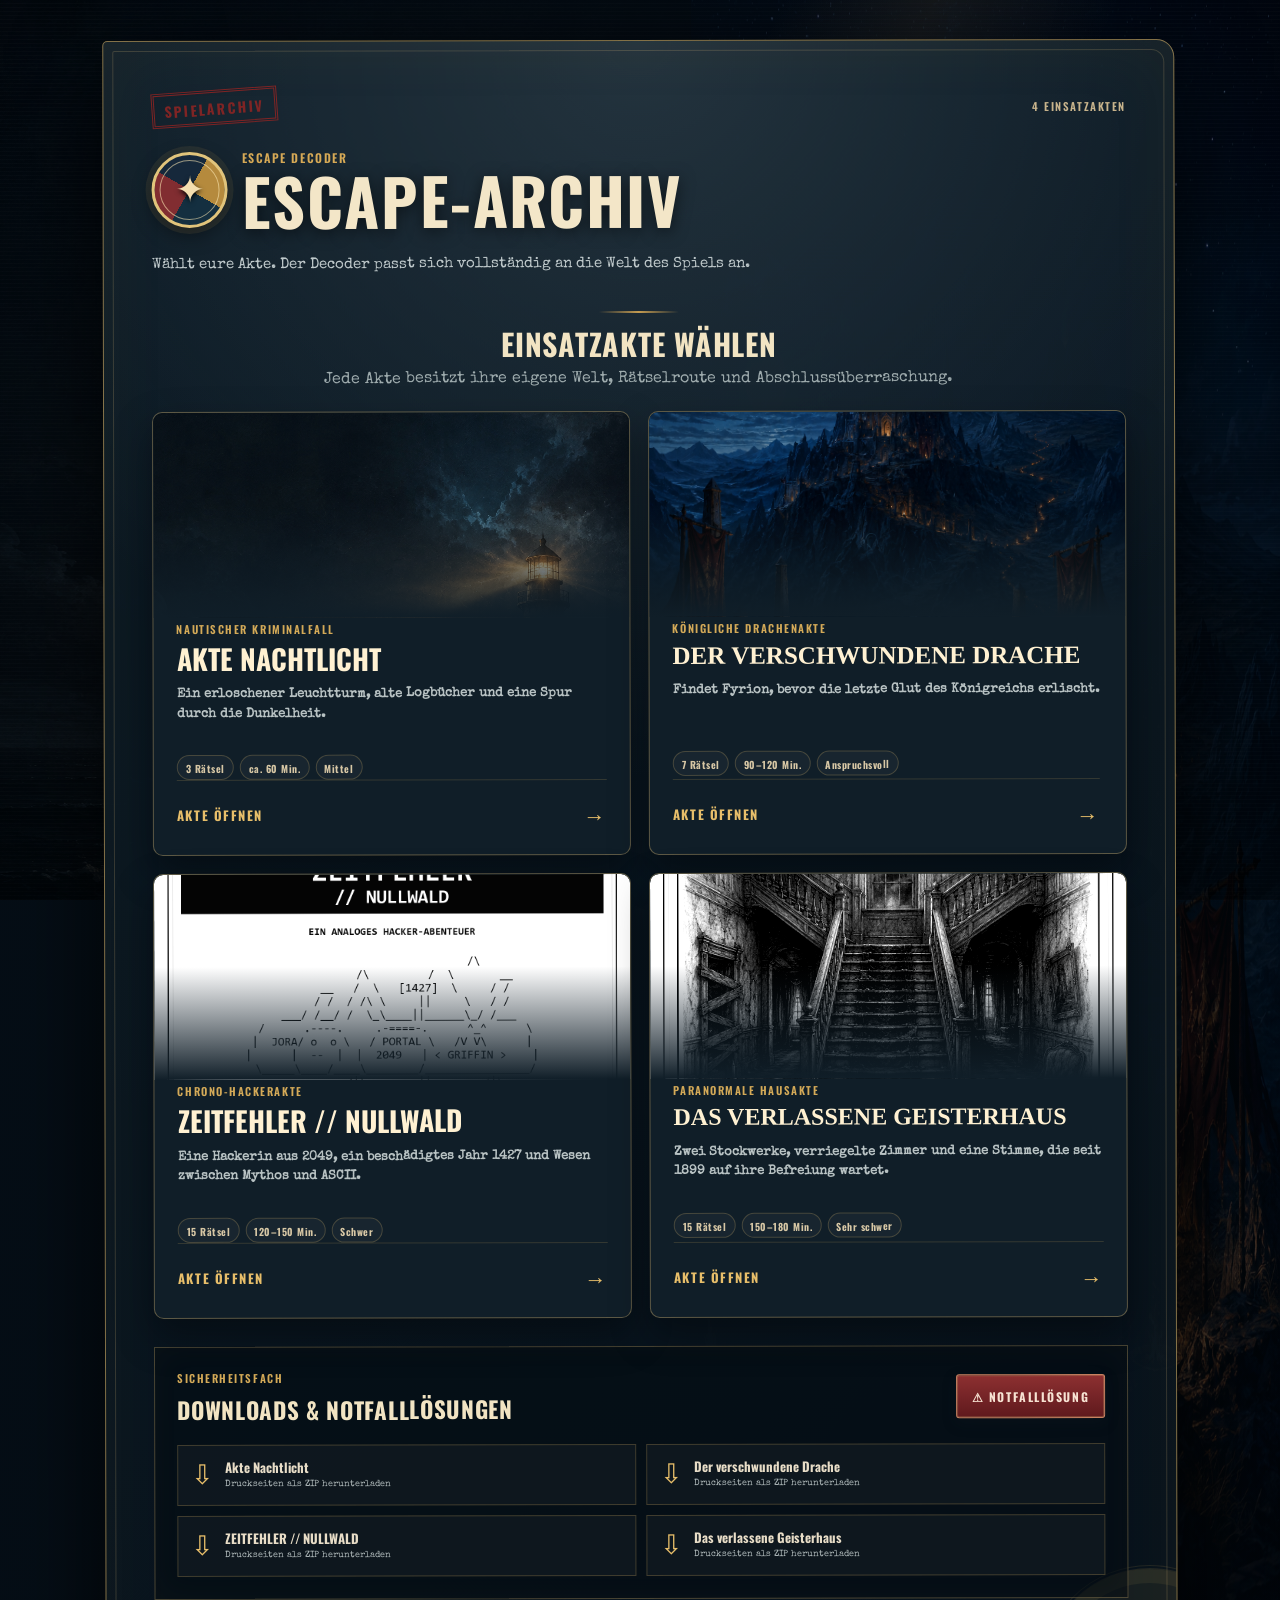
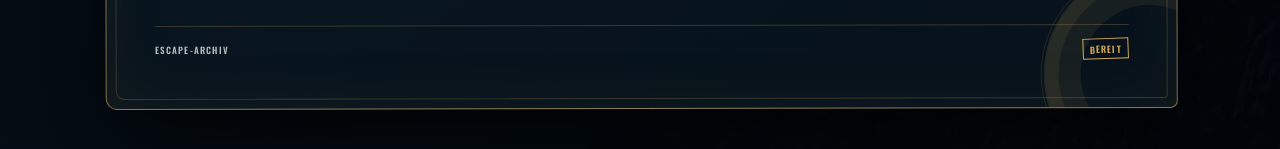
==== commit f8d867ff: "Add files via upload" ====
--- a/index.html
+++ b/index.html
@@ -4,8 +4,8 @@
   <meta charset="utf-8">
   <meta name="viewport" content="width=device-width, initial-scale=1, viewport-fit=cover">
   <meta name="theme-color" content="#07131d">
-  <meta name="description" content="Escape-Archiv mit drei eigenständigen Rätselwelten">
-  <title>Escape-Archiv · Drei Rätselwelten</title>
+  <meta name="description" content="Escape-Archiv mit vier eigenständigen Rätselwelten">
+  <title>Escape-Archiv · Vier Rätselwelten</title>
   <link rel="stylesheet" href="style.css">
 </head>
 <body>
@@ -14,7 +14,7 @@
     <section class="case-file" aria-labelledby="title">
       <header class="case-header">
         <div id="classification" class="classification">SPIELARCHIV</div>
-        <div id="caseNumber" class="case-number">DREI FÄLLE</div>
+        <div id="caseNumber" class="case-number">VIER FÄLLE</div>
       </header>
 
       <div class="brand-row">
--- a/style.css
+++ b/style.css
@@ -194,3 +194,38 @@
 .solution-card{min-height:190px;margin-top:18px;padding:22px;border:1px solid #8f816c;background:rgba(255,253,245,.65);box-shadow:inset 0 0 20px rgba(60,42,24,.08)}.solution-card h3{margin:4px 0 18px;font-family:"Oswald",sans-serif;font-size:27px;text-transform:uppercase}.solution-progress{margin:0;color:#7c2827;font-family:"Oswald",sans-serif;font-size:11px;font-weight:700;letter-spacing:.13em}.solution-answer{display:grid;min-height:68px;padding:14px;place-items:center;color:#71685c;border:1px dashed #9a8c78;text-align:center}.solution-answer.is-revealed{color:#fff7e8;background:#152f3f;border-style:solid;font-size:16px}.solution-answer strong{font-size:clamp(24px,7vw,36px);letter-spacing:.08em}.solution-actions{display:grid;grid-template-columns:1fr 1fr;gap:10px}.solution-actions button{min-width:0}.emergency-dialog .secondary-action{color:#26343b!important;background:transparent!important;border-color:#796b57!important;box-shadow:none!important}
 @media(max-width:760px){.download-grid{grid-template-columns:1fr}.archive-tools__head{align-items:flex-start;flex-direction:column}.emergency-button{width:100%}}
 @media(max-width:520px){.archive-tools{margin-inline:-5px;padding:17px}.solution-actions{grid-template-columns:1fr}.emergency-dialog__inner{padding:29px 18px 22px}}
+
+/* ---------- Das verlassene Geisterhaus: viktorianische Bleistiftakte ---------- */
+.game-grid{grid-template-columns:repeat(2,minmax(0,1fr))}
+.game-card--geisterhaus .card-art img{object-position:center 38%;filter:grayscale(1) contrast(1.17)}
+.game-card--geisterhaus .card-content strong{font-family:Georgia,"Times New Roman",serif;font-size:24px}
+.download-grid{grid-template-columns:repeat(2,minmax(0,1fr))}
+body[data-game="geisterhaus"]{background-color:#090a0a;background-image:linear-gradient(180deg,rgba(0,0,0,.42),rgba(0,0,0,.86)),url("assets/geisterhaus-cover.jpg");background-position:center 36%;background-size:cover;font-family:Georgia,"Times New Roman",serif}
+body[data-game="geisterhaus"]::before{background:radial-gradient(circle at 50% 18%,transparent 0 20%,rgba(0,0,0,.76) 88%),repeating-linear-gradient(92deg,rgba(255,255,255,.018) 0 1px,transparent 1px 8px)}
+body[data-game="geisterhaus"] .case-file{color:#181919;background:repeating-linear-gradient(3deg,rgba(0,0,0,.018) 0 1px,transparent 1px 6px),linear-gradient(150deg,#f2f2ed,#d2d2cc);border:2px solid #171818;border-radius:1px;box-shadow:0 34px 100px #000,inset 0 0 85px rgba(0,0,0,.13);transform:none}
+body[data-game="geisterhaus"] .case-file::before{border:1px solid rgba(0,0,0,.34);border-radius:0}
+body[data-game="geisterhaus"] .case-file::after{border-color:rgba(0,0,0,.12);border-radius:0;transform:rotate(13deg)}
+body[data-game="geisterhaus"] .theme-emblem{border-color:#161717;border-radius:0;background-image:url("assets/geisterhaus-cover.jpg");filter:grayscale(1) contrast(1.28);box-shadow:6px 6px 0 rgba(0,0,0,.17)}
+body[data-game="geisterhaus"] .theme-emblem::after{border-color:rgba(255,255,255,.45);border-radius:0}
+body[data-game="geisterhaus"] h1,body[data-game="geisterhaus"] h2{color:#111;font-family:Georgia,"Times New Roman",serif;letter-spacing:-.025em}
+body[data-game="geisterhaus"] .eyebrow,body[data-game="geisterhaus"] #typeLabel,body[data-game="geisterhaus"] .final-kicker{color:#2b2c2c}
+body[data-game="geisterhaus"] .classification{color:#111;border-color:#111;transform:rotate(-2deg)}
+body[data-game="geisterhaus"] .story,body[data-game="geisterhaus"] .case-number,body[data-game="geisterhaus"] .status{color:#464747}
+body[data-game="geisterhaus"] .progress{height:6px;border:1px solid #6a6b69;background:#c7c7c2}body[data-game="geisterhaus"] .progress span{background:repeating-linear-gradient(90deg,#151616 0 10px,#777 10px 12px)}
+body[data-game="geisterhaus"] .puzzle-sheet,body[data-game="geisterhaus"] .opening-terminal,body[data-game="geisterhaus"] .story-terminal,body[data-game="geisterhaus"] .finale{position:relative;margin-top:8px;padding:clamp(20px,5vw,31px);background:repeating-linear-gradient(0deg,rgba(0,0,0,.018) 0 1px,transparent 1px 5px),#ededE8;border:2px solid #222;border-left:8px solid #1b1c1c;box-shadow:8px 8px 0 rgba(0,0,0,.16),inset 0 0 42px rgba(0,0,0,.06)}
+body[data-game="geisterhaus"] .opening-terminal p,body[data-game="geisterhaus"] .story-terminal p,body[data-game="geisterhaus"] .finale p,body[data-game="geisterhaus"] #prompt{color:#303131;line-height:1.66}
+body[data-game="geisterhaus"] input{color:#111;background:#fafaf6;border:2px solid #262727;border-radius:0;box-shadow:inset 0 0 16px rgba(0,0,0,.07)}
+body[data-game="geisterhaus"] button:not(.back-menu){color:#f3f3ef;background:#171818;border:2px solid #050505;border-radius:0;box-shadow:4px 4px 0 #757672}
+body[data-game="geisterhaus"] .paper-clip{border-color:#292a29}
+body[data-game="geisterhaus"] .transmission{border-color:#60615f;background:rgba(0,0,0,.045)}
+body[data-game="geisterhaus"] .terminal-kicker{color:#1b1c1c!important}
+body[data-game="geisterhaus"] .next-route{color:#171818;border-color:#62635f;background:rgba(0,0,0,.035)}
+body[data-game="geisterhaus"] .secondary-action{color:#171818!important;background:transparent!important;border-color:#171818!important;box-shadow:none!important}
+body[data-game="geisterhaus"] footer{color:#555;border-color:#777}body[data-game="geisterhaus"] footer span:last-child{color:#111}
+.puzzle-download{display:inline-block;margin-top:14px;padding:10px 12px;color:#f5f5f1!important;background:#1d1e1e;border:1px solid #000;font:700 12px/1.3 "Oswald",sans-serif;letter-spacing:.06em;text-decoration:none;text-transform:uppercase}
+.finale--geisterhaus .ascii-finale{color:#f1f1ed;background:#111;border-color:#555;animation:ghost-flicker 2.4s steps(2,end) infinite}
+.finale--geisterhaus .success-stamp{color:#171818;border-color:#171818;transform:rotate(-2deg)}
+.finale--geisterhaus .celebration i{width:3px!important;height:20px!important;background:#242525!important}
+@keyframes ghost-flicker{0%,94%,100%{opacity:1;text-shadow:0 0 2px #fff}95%{opacity:.38;text-shadow:0 0 16px #fff}97%{opacity:.78}}
+@media(max-width:900px) and (min-width:761px){.game-card--zeitfehler{grid-column:auto;max-width:none}}
+@media(max-width:760px){.game-grid,.download-grid{grid-template-columns:1fr}body[data-game="geisterhaus"] h1{font-size:clamp(31px,10vw,44px)}}
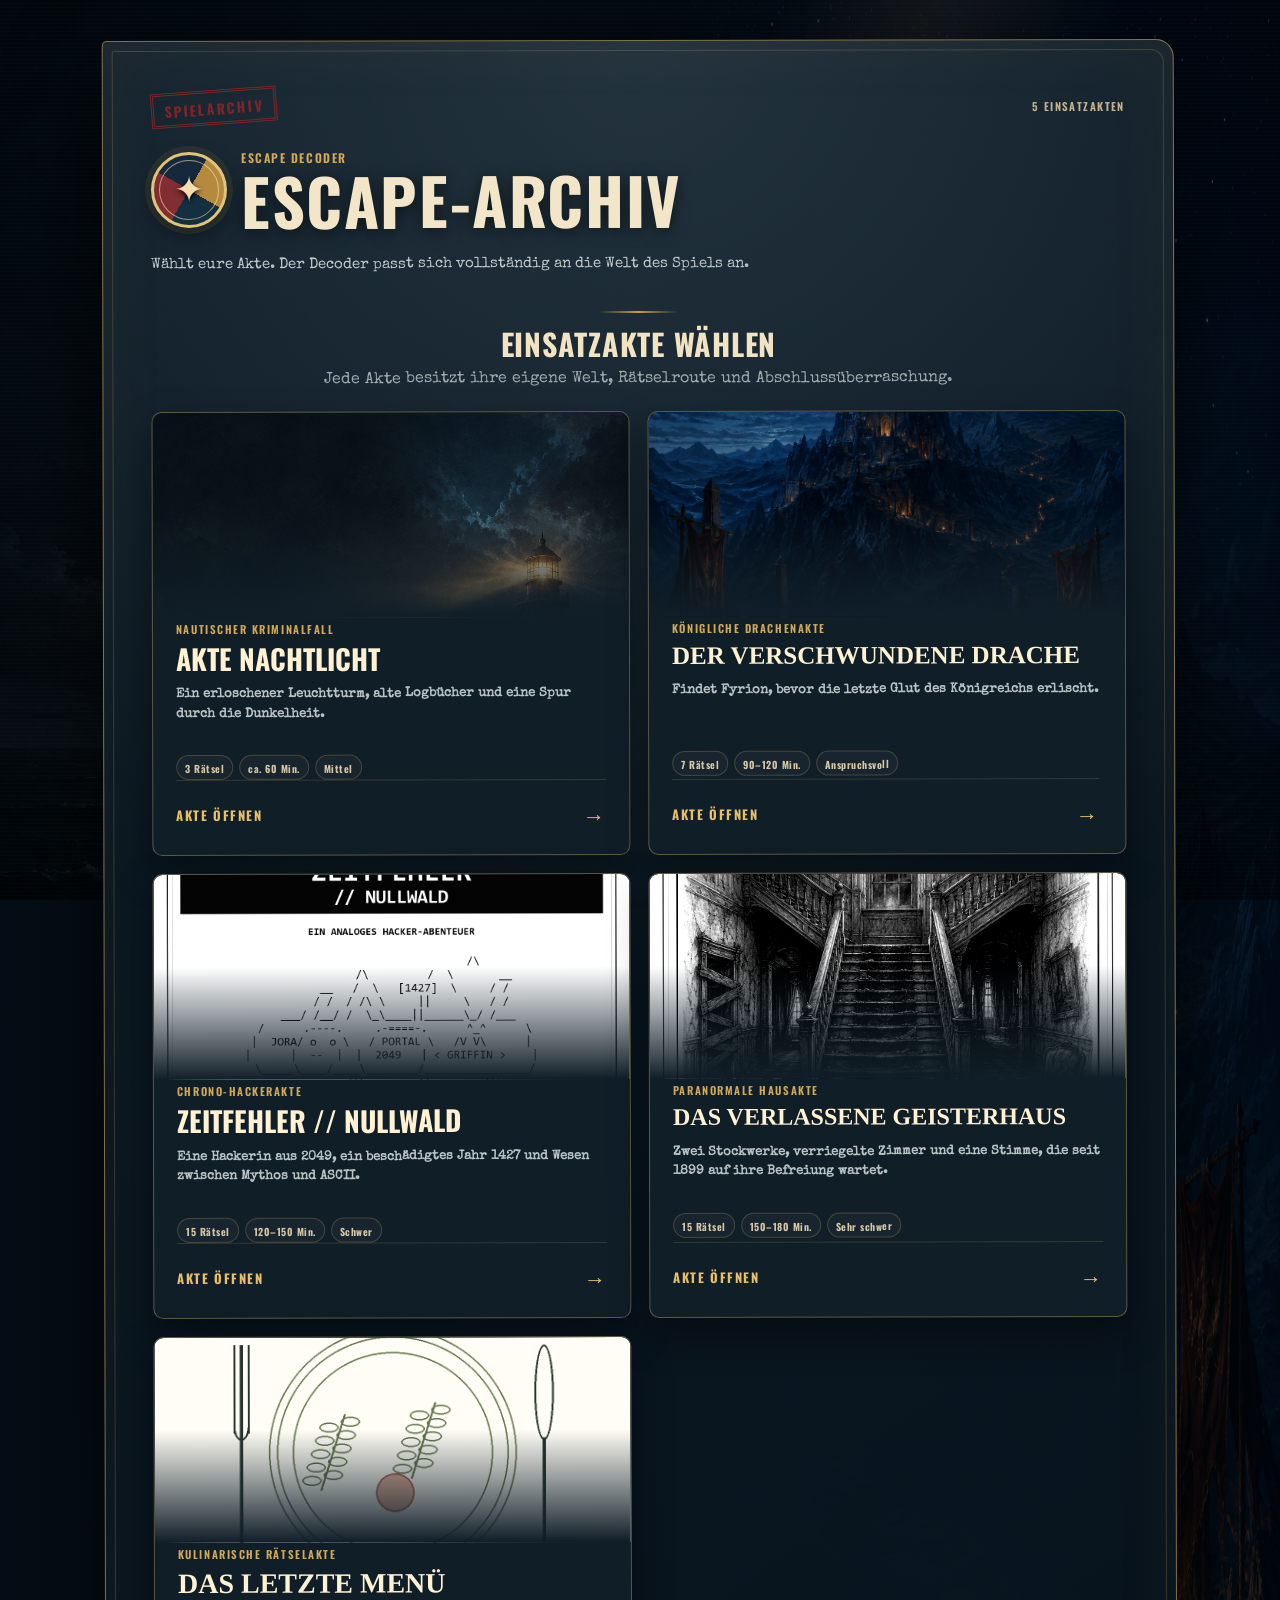
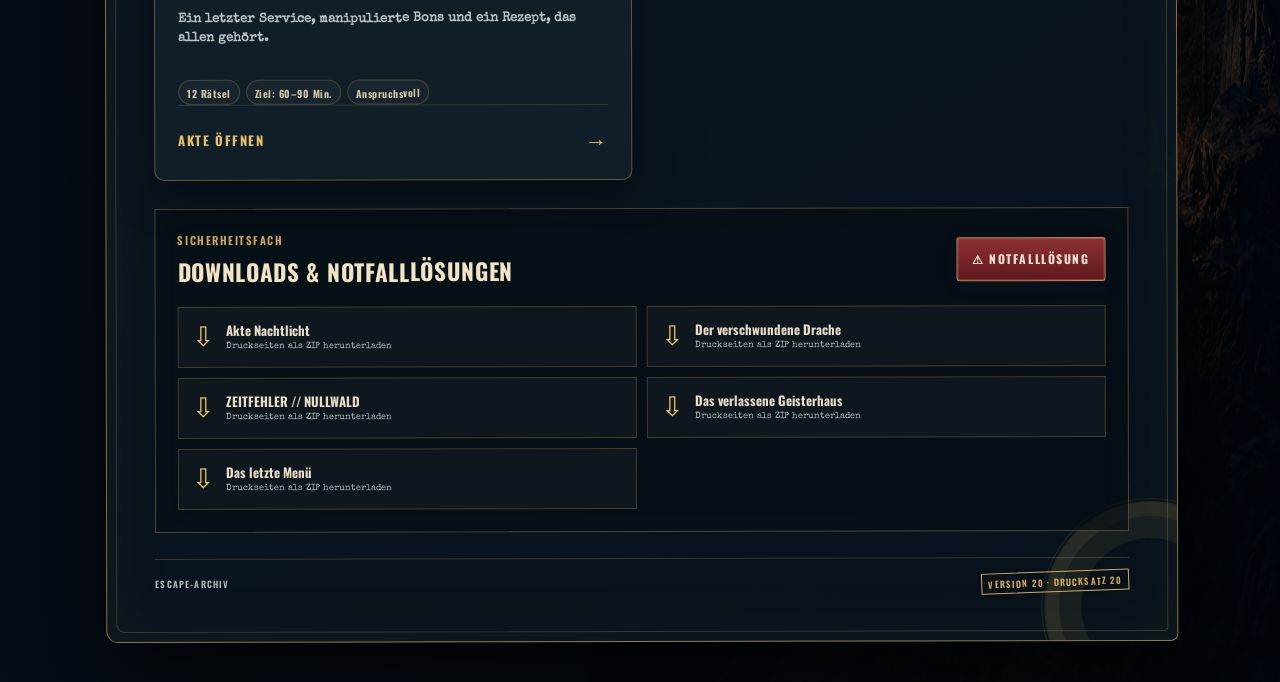
==== commit 0561dad5: "Add files via upload" ====
--- a/index.html
+++ b/index.html
@@ -4,9 +4,9 @@
   <meta charset="utf-8">
   <meta name="viewport" content="width=device-width, initial-scale=1, viewport-fit=cover">
   <meta name="theme-color" content="#07131d">
-  <meta name="description" content="Escape-Archiv mit vier eigenständigen Rätselwelten">
+  <meta name="description" content="Escape-Archiv mit fünf eigenständigen Rätselwelten">
   <title>Escape-Archiv · Vier Rätselwelten</title>
-  <link rel="stylesheet" href="style.css">
+  <link rel="stylesheet" href="style.css?v=20">
 </head>
 <body>
   <div class="atmosphere" aria-hidden="true"></div>
@@ -78,6 +78,26 @@
       </div>
     </div>
   </dialog>
-  <script src="app.js"></script>
+
+  <dialog id="pageDialog" class="page-dialog" aria-labelledby="pageDialogTitle">
+    <div class="page-dialog__inner">
+      <button id="closePageDialog" class="dialog-close" type="button" aria-label="Großansicht schließen">×</button>
+      <p class="terminal-kicker">DIGITALES HAUSARCHIV</p>
+      <h2 id="pageDialogTitle">Druckseite</h2>
+      <div id="pageTabs" class="page-tabs" aria-label="Verfügbare Seiten"></div>
+      <div class="page-image-scroll">
+        <img id="pageImage" src="" alt="Vergrößerte Druckseite">
+      </div>
+      <div class="page-dialog__controls">
+        <button id="zoomOut" type="button" aria-label="Verkleinern"><span>−</span></button>
+        <button id="zoomReset" type="button"><span>100 %</span></button>
+        <button id="zoomIn" type="button" aria-label="Vergrößern"><span>+</span></button>
+        <a id="pageDownload" class="image-action image-action--download" href="" download>↓ Bild speichern</a>
+      </div>
+    </div>
+  </dialog>
+  <script src="menue-game.js?v=20"></script>
+  <script src="revision20-content.js?v=20"></script>
+  <script src="app.js?v=20"></script>
 </body>
 </html>
--- a/style.css
+++ b/style.css
@@ -160,6 +160,9 @@
 body[data-game="zeitfehler"] .back-menu{color:#b8c2ba}
 body[data-game="zeitfehler"] .ok{color:#fff}body[data-game="zeitfehler"] .bad{color:#ff8f8f}
 body[data-game="zeitfehler"] footer{color:#8f9992;border-color:#48504a}body[data-game="zeitfehler"] footer span:last-child{color:#e9eee9}
+.story-terminal{position:relative;margin-top:8px;padding:clamp(20px,5vw,31px);border:1px solid rgba(85,63,37,.25);box-shadow:0 10px 30px rgba(30,24,18,.16)}
+body[data-game="nachtlicht"] .story-terminal{color:#26343a;background:linear-gradient(150deg,#eee7d8,#dcd1bd);border-left:7px solid #17384b}body[data-game="nachtlicht"] .story-terminal h2{color:#17384b}body[data-game="nachtlicht"] .story-terminal p{color:#3f4a4d}body[data-game="nachtlicht"] .terminal-kicker{color:#8b2524!important}body[data-game="nachtlicht"] .story-check{color:#fff8e8;background:#17384b}body[data-game="nachtlicht"] .next-route{color:#17384b;background:rgba(23,56,75,.055);border-color:#947034}
+body[data-game="drache"] .story-terminal{color:#eadfc8;background:radial-gradient(circle at 88% 0,rgba(218,167,72,.14),transparent 34%),linear-gradient(150deg,#172536,#101a28);border:1px solid #9a7130;border-left:7px solid #8b292d;box-shadow:0 13px 34px rgba(39,20,11,.3),inset 0 0 45px rgba(0,0,0,.2)}body[data-game="drache"] .story-terminal h2{color:#e6bd69}body[data-game="drache"] .story-terminal p{color:#e7dcc6}body[data-game="drache"] .terminal-kicker{color:#d6a54a!important}body[data-game="drache"] .story-check{color:#2b1712;background:#d6a54a}body[data-game="drache"] .next-route{color:#f0d9aa;background:rgba(214,165,74,.075);border-color:#9a7130}
 .terminal-kicker{margin:0 0 13px!important;color:#f3f7f3!important;font-weight:700;letter-spacing:.08em}
 .transmission{margin:20px 0;padding:16px;border:1px dashed #b6c0b8;background:rgba(255,255,255,.04)}.transmission strong{font-size:12px;letter-spacing:.1em}.transmission p{margin:9px 0 0!important}
 .story-check{display:grid;width:62px;height:62px;margin:5px 0 20px;place-items:center;color:#080b09;background:#edf2ed;font-size:38px;font-weight:700;animation:terminal-pop .45s ease both}
@@ -229,3 +232,94 @@
 @keyframes ghost-flicker{0%,94%,100%{opacity:1;text-shadow:0 0 2px #fff}95%{opacity:.38;text-shadow:0 0 16px #fff}97%{opacity:.78}}
 @media(max-width:900px) and (min-width:761px){.game-card--zeitfehler{grid-column:auto;max-width:none}}
 @media(max-width:760px){.game-grid,.download-grid{grid-template-columns:1fr}body[data-game="geisterhaus"] h1{font-size:clamp(31px,10vw,44px)}}
+
+/* ---------- Freche, zweistufige Rätselhilfe ---------- */
+.hint-zone{margin-top:23px;padding-top:18px;border-top:1px dashed #777}
+.hint-button{color:#1b1c1c!important;background:transparent!important;border:1px solid #555!important;box-shadow:none!important}
+.hint-warning,.hint-reveal{margin-top:14px;padding:18px;border:2px solid #222;background:repeating-linear-gradient(-8deg,rgba(0,0,0,.025) 0 1px,transparent 1px 7px),#deded8;box-shadow:4px 4px 0 rgba(0,0,0,.13)}
+.hint-warning>strong,.hint-reveal>strong{display:block;color:#111;font-family:"Oswald",sans-serif;font-size:1.05rem;letter-spacing:.04em;text-transform:uppercase}
+.hint-warning p,.hint-reveal p{margin:9px 0 0!important;color:#333!important;line-height:1.55!important}
+.hint-actions{display:grid;grid-template-columns:1fr 1fr;gap:10px;margin-top:15px}
+.hint-actions button{min-width:0;margin:0;font-size:.72rem}
+.hint-reveal{position:relative;padding-left:24px;border-left:8px solid #171818;animation:hint-scratch .35s ease both}
+.hint-reveal::before{content:"// HINWEIS AUS DEM GEMÄUER";display:block;margin-bottom:10px;color:#62635f;font:700 .7rem/1.2 Consolas,monospace;letter-spacing:.07em}
+.hint-reveal--image{padding-right:20px}.hint-image{margin:16px 0 0}.hint-image img{display:block;width:100%;height:auto;border:3px solid #181919;box-shadow:5px 5px 0 rgba(0,0,0,.2)}.hint-image figcaption{margin-top:10px;color:#333;font:700 .88rem/1.45 Georgia,"Times New Roman",serif}.hint-reveal--image>strong{color:#7d1518}
+body[data-game="nachtlicht"] .hint-zone{border-color:#947034}body[data-game="nachtlicht"] .hint-button,body[data-game="nachtlicht"] .page-viewer-button{color:#17384b!important;border-color:#947034!important}
+body[data-game="nachtlicht"] .hint-warning,body[data-game="nachtlicht"] .hint-reveal,body[data-game="nachtlicht"] .page-warning{background:#e9e0cb;border-color:#17384b}body[data-game="nachtlicht"] .hint-reveal{border-left-color:#947034}body[data-game="nachtlicht"] .hint-reveal::before{content:"// FUNKSPRUCH DES LEUCHTTURMWÄRTERS";color:#755523}
+body[data-game="drache"] .hint-zone{border-color:#9a7130}body[data-game="drache"] .hint-button,body[data-game="drache"] .page-viewer-button{color:#e6bd69!important;border-color:#9a7130!important}
+body[data-game="drache"] .hint-warning,body[data-game="drache"] .hint-reveal,body[data-game="drache"] .page-warning{background:#ead9b5;border-color:#852a2d}body[data-game="drache"] .hint-reveal{border-left-color:#d6a54a}body[data-game="drache"] .hint-reveal::before{content:"// RAT DES KÖNIGLICHEN ARCHIVS";color:#7d2428}
+body[data-game="zeitfehler"] .hint-zone{border-color:#69736c}body[data-game="zeitfehler"] .hint-button,body[data-game="zeitfehler"] .page-viewer-button{color:#e9eee9!important;border-color:#dce3dd!important}
+body[data-game="zeitfehler"] .hint-warning,body[data-game="zeitfehler"] .hint-reveal,body[data-game="zeitfehler"] .page-warning{color:#e9eee9;background:#080c0a;border-color:#dce3dd;box-shadow:5px 5px 0 rgba(233,238,233,.12)}body[data-game="zeitfehler"] .hint-warning>strong,body[data-game="zeitfehler"] .hint-reveal>strong,body[data-game="zeitfehler"] .page-warning>strong{color:#fff;font-family:Consolas,"Courier New",monospace}body[data-game="zeitfehler"] .hint-warning p,body[data-game="zeitfehler"] .hint-reveal p,body[data-game="zeitfehler"] .page-warning>p,body[data-game="zeitfehler"] .page-warning>small{color:#c6cec8!important}body[data-game="zeitfehler"] .hint-reveal{border-left-color:#fff}body[data-game="zeitfehler"] .hint-reveal::before{content:"> HELP_PROTOCOL // PARTIAL";color:#abb5ae}
+@keyframes hint-scratch{from{opacity:0;transform:translateX(-8px)}to{opacity:1;transform:none}}
+@media(max-width:520px){.hint-actions{grid-template-columns:1fr}.hint-warning,.hint-reveal{padding:15px}.hint-reveal{padding-left:18px}.hint-reveal--image{padding-right:15px}.hint-image img{border-width:2px;box-shadow:3px 3px 0 rgba(0,0,0,.2)}}
+
+/* ---------- Digitale Druckseiten zum Zoomen ---------- */
+.page-viewer{margin:20px 0;padding:17px;border:1px solid #5c5d5a;background:linear-gradient(145deg,rgba(255,255,255,.48),rgba(0,0,0,.035));box-shadow:inset 0 0 20px rgba(0,0,0,.045)}
+.page-viewer>strong{display:block;color:#171818;font-family:"Oswald",sans-serif;font-size:.9rem;letter-spacing:.07em;text-transform:uppercase}
+.page-viewer>p{margin:7px 0 13px!important;color:#494a48!important;font-size:.92rem;line-height:1.5!important}
+.page-viewer__actions{display:grid;grid-template-columns:1.35fr 1fr;gap:8px}
+.page-viewer__actions+.page-viewer__actions{margin-top:8px}
+.image-action{display:grid;min-height:46px;padding:10px 12px;place-items:center;color:#f5f5f1;background:#171818;border:2px solid #171818;font-family:"Oswald",sans-serif;font-size:.86rem;font-weight:700;line-height:1.25;letter-spacing:.035em;text-align:center;text-decoration:none;text-transform:uppercase;transition:transform .18s ease,background .18s ease}
+.image-action:hover{color:#fff;background:#303131;transform:translateY(-1px)}
+.image-action:focus-visible{outline:3px solid rgba(20,20,20,.28);outline-offset:3px}
+.image-action--download{color:#1c1d1c;background:transparent;border-color:#555}
+.image-action--download:hover{color:#111;background:#d2d2cc}
+@media(max-width:520px){.page-viewer{padding:14px}.page-viewer__actions{grid-template-columns:1fr}.image-action{font-size:.82rem}}
+
+.page-viewer-button{margin:0;color:#1b1c1c!important;background:transparent!important;border:1px solid #555!important;box-shadow:none!important}
+.page-warning{margin-top:14px;padding:18px;border:2px solid #222;background:repeating-linear-gradient(-8deg,rgba(0,0,0,.025) 0 1px,transparent 1px 7px),#deded8;box-shadow:4px 4px 0 rgba(0,0,0,.13);animation:hint-scratch .35s ease both}
+.page-warning>strong{display:block;color:#111;font-family:"Oswald",sans-serif;font-size:1.05rem;letter-spacing:.04em;text-transform:uppercase}
+.page-warning>p{margin:9px 0 7px!important;color:#252626!important;font-style:italic;line-height:1.5!important}
+.page-warning>small{display:block;color:#555;font-size:.875rem;line-height:1.45}
+.page-dialog{width:min(1100px,calc(100% - 18px));max-width:none;max-height:calc(100svh - 18px);padding:0;color:#f1f1ed;background:#111;border:1px solid #777;border-radius:0;box-shadow:0 30px 100px #000}
+.page-dialog::backdrop{background:rgba(0,0,0,.9);backdrop-filter:blur(5px)}
+.page-dialog__inner{position:relative;padding:clamp(18px,4vw,32px);background:repeating-linear-gradient(0deg,rgba(255,255,255,.018) 0 1px,transparent 1px 6px),#111}
+.page-dialog h2{margin:2px 50px 16px 0;color:#fff;font-family:Georgia,"Times New Roman",serif}
+.page-dialog .terminal-kicker{color:#bdbdb8!important}
+.page-dialog .dialog-close{color:#f2f2ed!important}
+.page-tabs{display:flex;margin-bottom:12px;flex-wrap:wrap;gap:8px}
+.page-tabs button{width:auto;min-height:40px;margin:0;padding:8px 13px;color:#ddd;background:#292a29;border:1px solid #666;box-shadow:none;font-size:.875rem}
+.page-tabs button.is-active{color:#111;background:#f1f1ed;border-color:#fff}
+body[data-game="geisterhaus"] .page-tabs button{color:#ddd;background:#292a29;border:1px solid #666;box-shadow:none}
+body[data-game="geisterhaus"] .page-tabs button.is-active{color:#111;background:#f1f1ed;border-color:#fff}
+.page-image-scroll{max-height:calc(100svh - 265px);overflow:auto;background:#333;border:1px solid #777;overscroll-behavior:contain;-webkit-overflow-scrolling:touch}
+.page-image-scroll img{display:block;width:100%;max-width:none;height:auto;margin:0 auto;touch-action:pinch-zoom;transition:width .18s ease}
+.page-dialog__controls{display:grid;grid-template-columns:64px 95px 64px 1fr;gap:8px;margin-top:12px}
+.page-dialog__controls button{min-height:44px;margin:0;padding:8px;color:#111;background:#eee;border:1px solid #fff;box-shadow:none}
+body[data-game="geisterhaus"] .page-dialog__controls button{color:#111;background:#eee;border:1px solid #fff;box-shadow:none}
+.page-dialog__controls .image-action{min-height:44px;color:#f1f1ed;background:#262727;border-color:#777}
+body[data-game="nachtlicht"] .page-dialog{border-color:#c29b54}body[data-game="nachtlicht"] .page-dialog__inner{background:radial-gradient(circle at 80% 0,rgba(194,155,84,.13),transparent 35%),#071722}body[data-game="nachtlicht"] .page-tabs button.is-active{color:#071722;background:#e7d7b7;border-color:#c29b54}
+body[data-game="drache"] .page-dialog{border-color:#d6a54a}body[data-game="drache"] .page-dialog__inner{background:radial-gradient(circle at 80% 0,rgba(214,165,74,.16),transparent 36%),#140b0d}body[data-game="drache"] .page-tabs button.is-active{color:#281711;background:#e6bd69;border-color:#f2d17b}
+body[data-game="zeitfehler"] .page-dialog{border:2px solid #fff}body[data-game="zeitfehler"] .page-dialog__inner{background:repeating-linear-gradient(0deg,transparent 0 4px,rgba(255,255,255,.025) 4px 5px),#030504}body[data-game="zeitfehler"] .page-dialog h2{font-family:Consolas,"Courier New",monospace}body[data-game="zeitfehler"] .page-tabs button.is-active{color:#000;background:#fff;border-color:#fff}
+@media(max-width:600px){.page-dialog{width:calc(100% - 8px);max-height:calc(100svh - 8px)}.page-dialog__inner{padding:18px 12px 12px}.page-image-scroll{max-height:calc(100svh - 278px)}.page-dialog__controls{grid-template-columns:1fr 1.4fr 1fr}.page-dialog__controls .image-action{grid-column:1/-1}.page-warning{padding:15px}}
+
+/* ---------- Zusätzliche Story-Funksprüche ---------- */
+.story-log{margin:18px 0}.story-log p{margin:0;color:inherit;line-height:1.65}.story-log p+p{margin-top:14px}.story-addition{padding:14px 16px;border-left:3px solid var(--accent);background:rgba(0,0,0,.045)}
+body[data-game="geisterhaus"] .story-addition{color:#272828!important;background:repeating-linear-gradient(-7deg,rgba(0,0,0,.022) 0 1px,transparent 1px 7px),rgba(30,31,31,.055);border-left-color:#252626}
+@media(max-width:520px){.story-log{margin:15px 0}.story-log p{line-height:1.58}.story-addition{padding:12px 13px}}
+
+/* Drucksatz 20: ruhige, eigenständige Küchenakte. */
+body[data-game="kueche"]{--accent:#728456;--ink:#28332d;background-color:#e8e5d5;background-image:repeating-linear-gradient(90deg,transparent 0 59px,rgba(75,92,59,.065) 60px 61px),repeating-linear-gradient(0deg,transparent 0 59px,rgba(75,92,59,.065) 60px 61px);font-family:Georgia,serif;color:#28332d}
+body[data-game="kueche"] .case-file{background:#fffdf5;border:1px solid #7b8a66;box-shadow:0 22px 70px #26332e35}
+body[data-game="kueche"] .case-file::before,body[data-game="kueche"] .case-file::after{border-color:#7b8a6630}
+body[data-game="kueche"] .theme-emblem{background:#fffdf5 url('assets/menue-cover.png') center/cover;border-color:#728456}
+body[data-game="kueche"] h1,body[data-game="kueche"] h2{font-family:Georgia,serif;color:#293c30;text-shadow:none}
+body[data-game="kueche"] .eyebrow,body[data-game="kueche"] .classification{color:#a94f3d;border-color:#a94f3d}
+body[data-game="kueche"] .story,body[data-game="kueche"] .case-number,body[data-game="kueche"] footer{color:#59674e}
+body[data-game="kueche"] .puzzle-sheet,body[data-game="kueche"] .opening-terminal,body[data-game="kueche"] .story-terminal{background:#f8f7ee;color:#28332d;border:1px solid #ced3bf;border-left:5px solid #728456;box-shadow:0 7px 22px #26332e12}
+body[data-game="kueche"] .puzzle-sheet p,body[data-game="kueche"] .puzzle-sheet label{color:#354134}
+body[data-game="kueche"] input{background:white;color:#26332e;border:2px solid #879772}
+body[data-game="kueche"] button:not(.back-menu){background:#435b40;color:#fffdf5;border-color:#728456;text-shadow:none}
+body[data-game="kueche"] button:not(.back-menu):hover{background:#536c49}
+body[data-game="kueche"] .secondary-action,body[data-game="nachtlicht"] .secondary-action{color:#35492d!important;background:#f5f7ed!important;border-color:#728456!important}
+body[data-game="kueche"] .transmission,body[data-game="kueche"] .hint-warning,body[data-game="kueche"] .hint-reveal,body[data-game="kueche"] .page-warning{background:#e9eddd;color:#28332d;border-color:#9ca789}
+body[data-game="kueche"] .terminal-kicker,body[data-game="kueche"] .status,body[data-game="kueche"] .next-route{color:#556a45}
+body[data-game="kueche"] .progress span{background:linear-gradient(90deg,#728456,#d4a05e)}
+.game-card--kueche .card-art img{object-position:center}.game-card--kueche .card-content strong{font-family:Georgia,serif}
+.finale--kueche .final-dragon-image{border:0;outline:none;box-shadow:none;object-fit:contain;animation:menu-serve 1.5s cubic-bezier(.2,.8,.2,1) both}
+.finale--kueche .success-stamp{color:#64794d;border-color:#64794d}
+.finale--kueche .celebration i{background:#728456;border-radius:70% 10% 70% 10%}
+@keyframes menu-serve{from{opacity:0;transform:translateY(65px) rotate(-12deg) scale(.65)}to{opacity:1;transform:translateY(0) rotate(0) scale(1)}}
+.solution-walkthrough{padding-left:24px;line-height:1.55}.solution-walkthrough li+li{margin-top:12px}
+.page-image-scroll img{margin-inline:auto}
+@media(prefers-reduced-motion:reduce){.finale--kueche .final-dragon-image,.finale .success-stamp{animation:none;opacity:1}.celebration{display:none}}
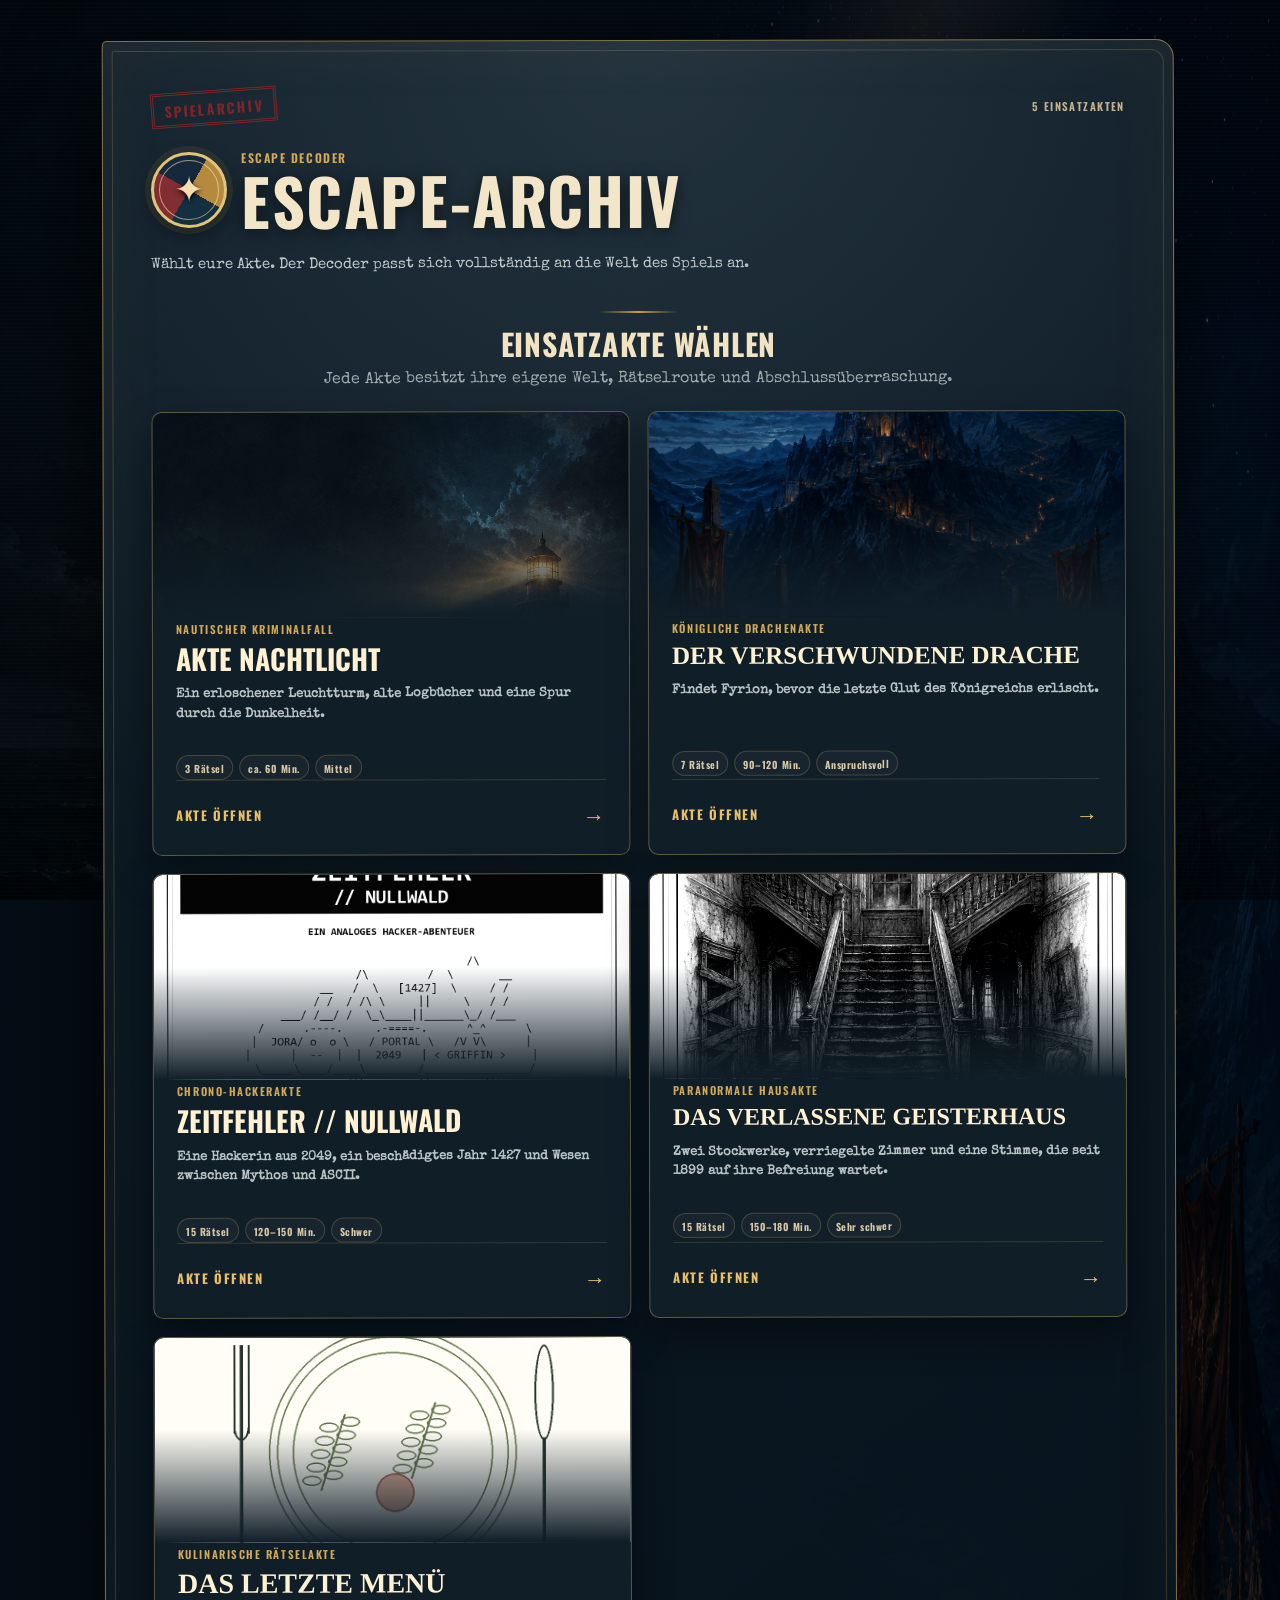
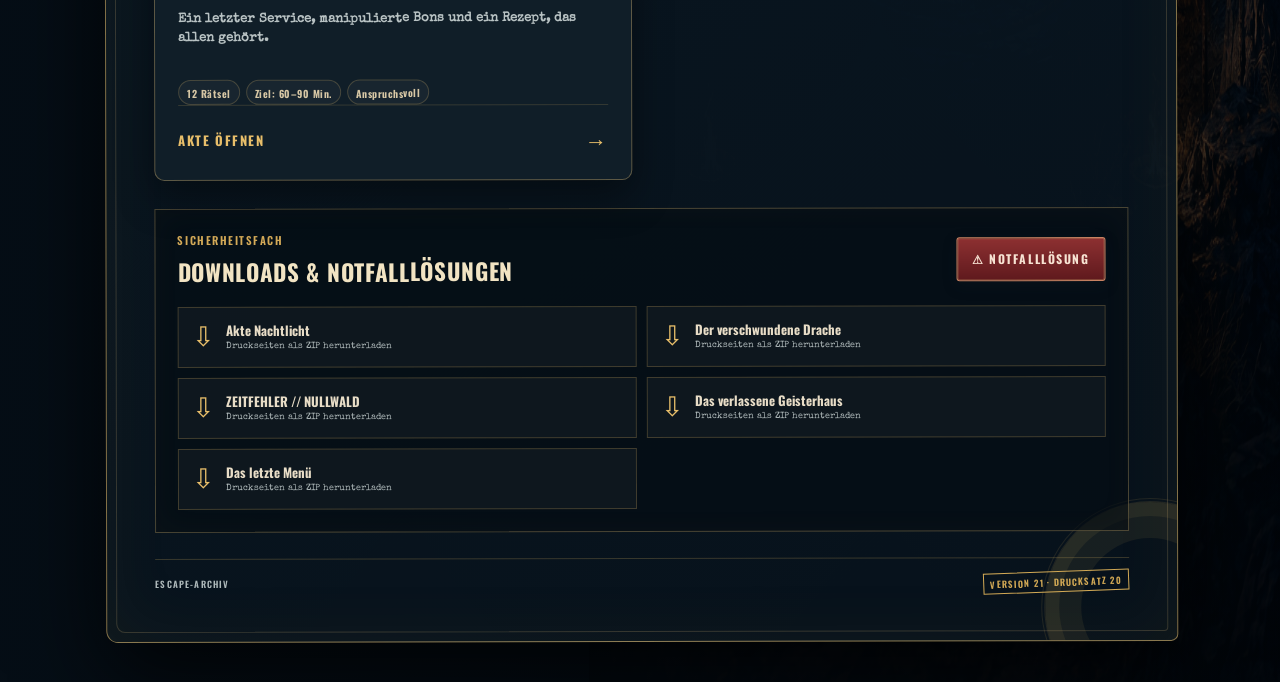
==== commit 7c535fb9: "Add files via upload" ====
--- a/index.html
+++ b/index.html
@@ -6,7 +6,8 @@
   <meta name="theme-color" content="#07131d">
   <meta name="description" content="Escape-Archiv mit fünf eigenständigen Rätselwelten">
   <title>Escape-Archiv · Vier Rätselwelten</title>
-  <link rel="stylesheet" href="style.css?v=20">
+  <link rel="stylesheet" href="style.css?v=21">
+  <link rel="stylesheet" href="update21.css?v=21">
 </head>
 <body>
   <div class="atmosphere" aria-hidden="true"></div>
@@ -98,6 +99,7 @@
   </dialog>
   <script src="menue-game.js?v=20"></script>
   <script src="revision20-content.js?v=20"></script>
-  <script src="app.js?v=20"></script>
+  <script src="help21.js?v=21"></script>
+  <script src="app.js?v=21"></script>
 </body>
 </html>
--- a/update21.css
+++ b/update21.css
@@ -0,0 +1,17 @@
+/* Local help and the house's own finite ending; no portal or falling code. */
+.hint-zone h3{font-size:1rem;letter-spacing:.03em;margin:24px 0 10px}
+.hint-zone button{white-space:normal;min-height:46px;line-height:1.4}
+.hint-zone [hidden]{display:none!important}
+.hint-zone .solution-answer{overflow-wrap:anywhere}
+#secondHint,#localSolution{border-top:1px solid currentColor;margin-top:24px;padding-top:4px}
+.finale--geisterhaus .celebration{display:none}
+.haunted-release{position:relative;isolation:isolate;max-width:540px;height:340px;margin:0 auto 28px;overflow:hidden;border:1px solid #62625c;background:#111;box-shadow:0 12px 30px #0005}
+.haunted-house-image{width:100%;height:100%;object-fit:cover;object-position:center 35%;filter:grayscale(1) brightness(.9);animation:house-awakens 7s ease-out both}
+.haunted-mist{position:absolute;inset:-40%;background:radial-gradient(ellipse at 30% 60%,#e5e5dbcc,transparent 60%),radial-gradient(ellipse at 70% 40%,#a8acaaa0,transparent 65%);filter:blur(20px);animation:mist-departs 7s ease-in both;pointer-events:none}
+.haunted-dawn{position:absolute;inset:0;background:linear-gradient(125deg,#fff5c366,transparent 70%);mix-blend-mode:screen;animation:dawn-arrives 7s ease-out both;pointer-events:none}
+.haunted-caption{position:absolute;bottom:0;left:0;right:0;padding:20px 12px;color:#fff8e4;background:linear-gradient(transparent,#111e);font:700 14px/1.5 Georgia,serif;letter-spacing:.16em;animation:dawn-arrives 7s ease-out both}
+@keyframes house-awakens{from{filter:grayscale(1) brightness(.28);transform:scale(1.06)}to{filter:grayscale(1) brightness(.9);transform:scale(1)}}
+@keyframes mist-departs{0%,15%{opacity:1;transform:translateX(0)}100%{opacity:0;transform:translateX(35%)}}
+@keyframes dawn-arrives{0%,25%{opacity:0}100%{opacity:1}}
+@media(max-width:480px){.haunted-release{height:280px}.hint-actions{flex-wrap:wrap}body[data-game="geisterhaus"] h1{font-size:clamp(22px,6vw,29px);line-height:1.12;overflow-wrap:anywhere}.brand-row>*{min-width:0}}
+@media(prefers-reduced-motion:reduce){.haunted-release *{animation:none!important}.haunted-mist{opacity:0}}
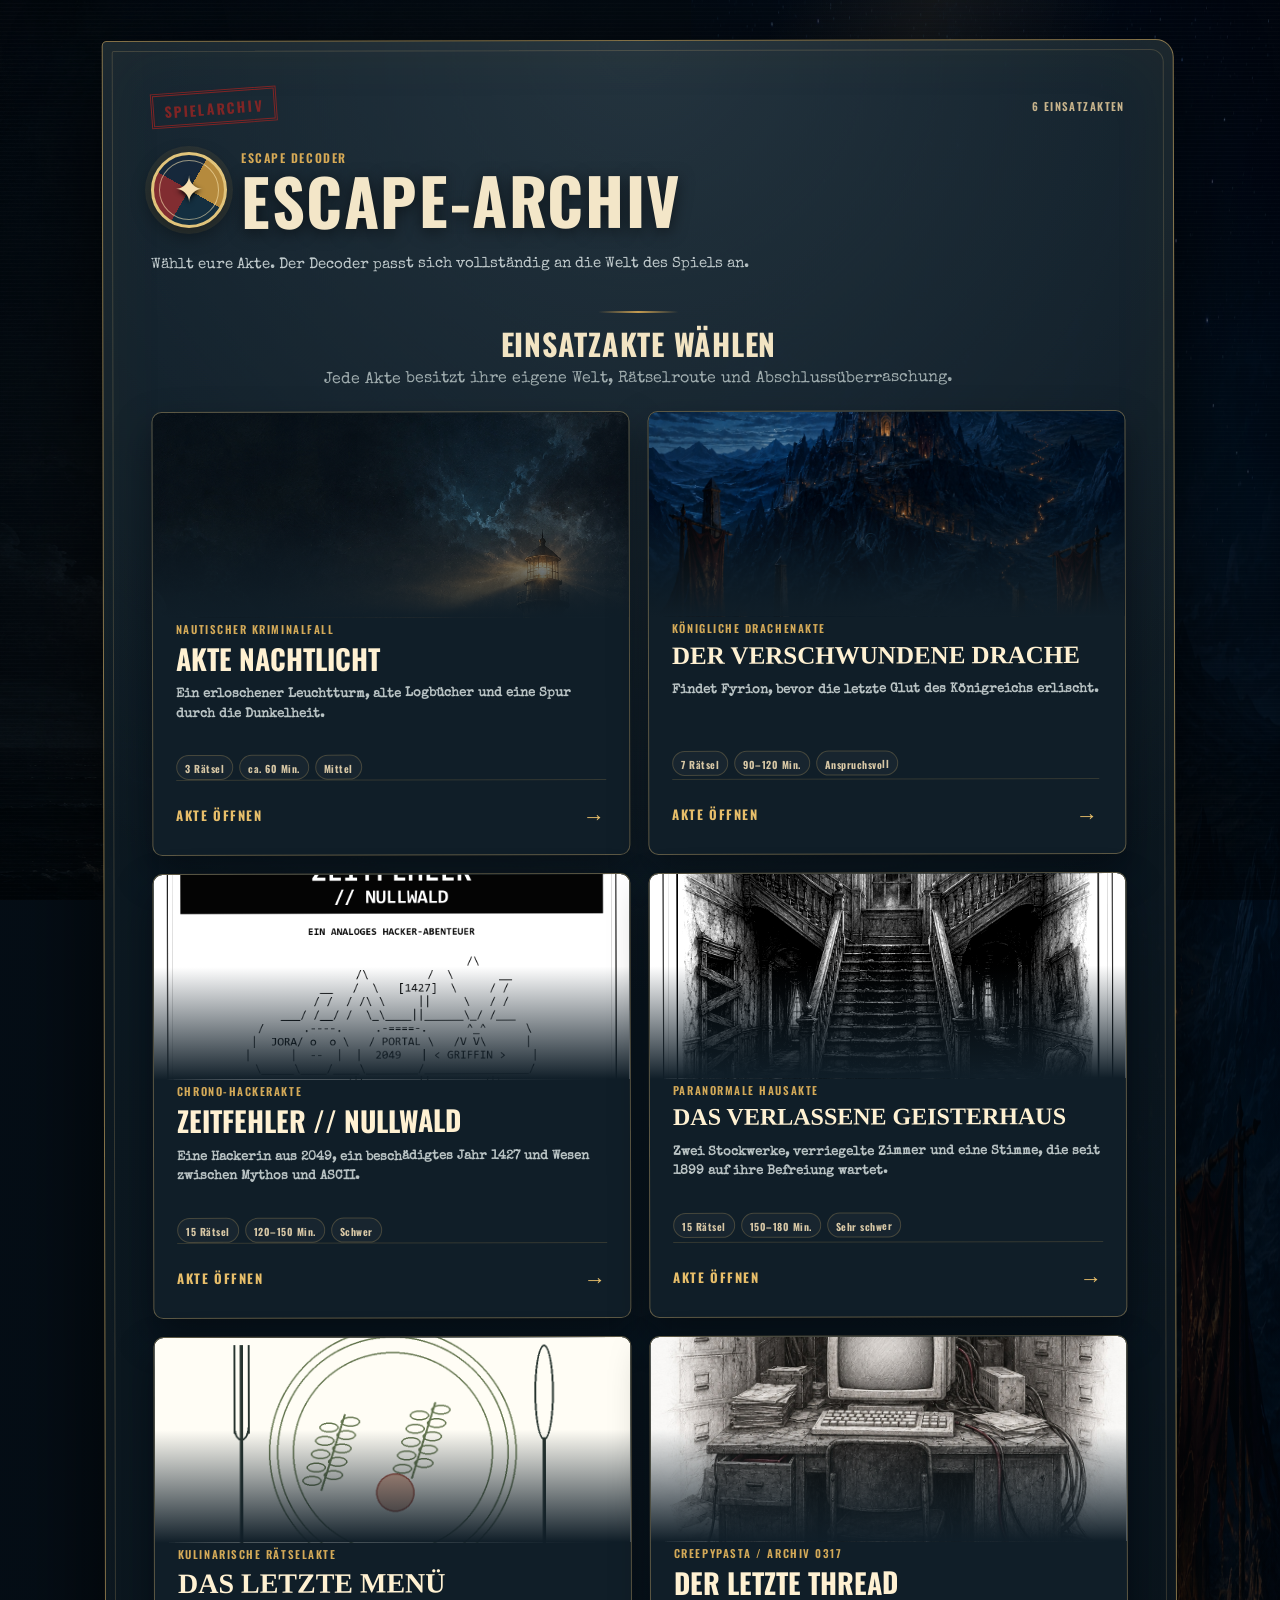
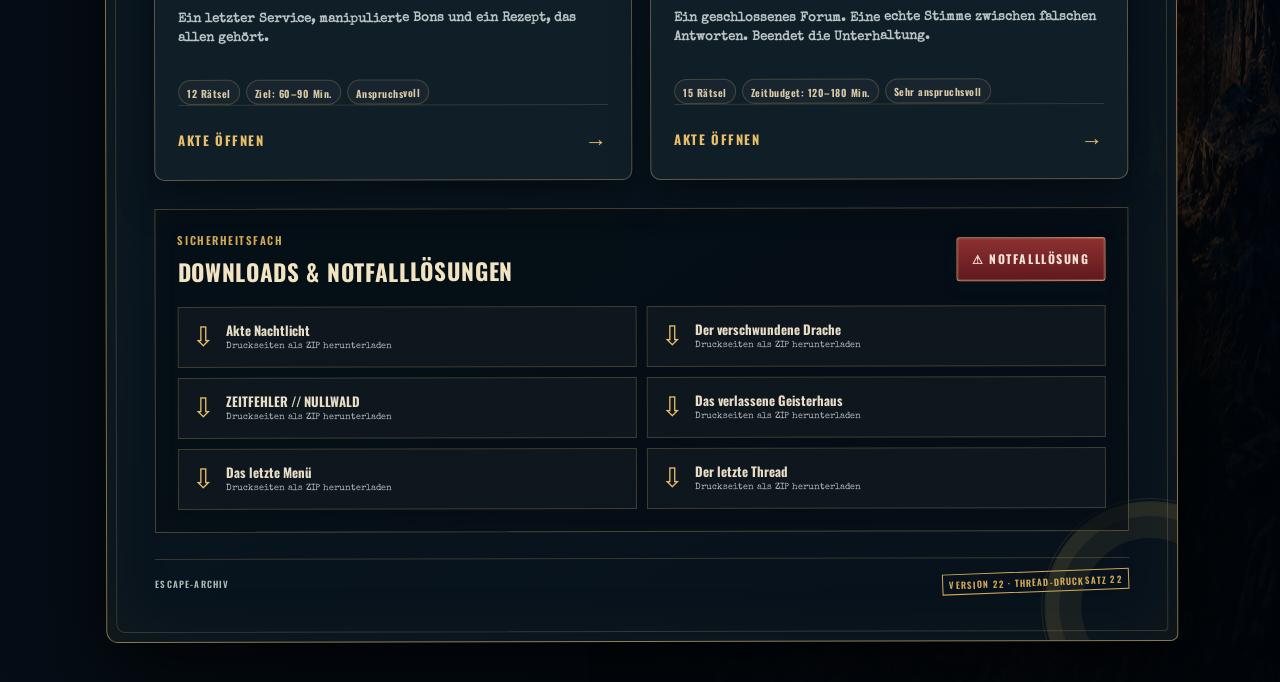
==== commit 99566049: "Add files via upload" ====
--- a/index.html
+++ b/index.html
@@ -8,6 +8,7 @@
   <title>Escape-Archiv · Vier Rätselwelten</title>
   <link rel="stylesheet" href="style.css?v=21">
   <link rel="stylesheet" href="update21.css?v=21">
+  <link rel="stylesheet" href="creepy.css?v=22">
 </head>
 <body>
   <div class="atmosphere" aria-hidden="true"></div>
@@ -100,6 +101,8 @@
   <script src="menue-game.js?v=20"></script>
   <script src="revision20-content.js?v=20"></script>
   <script src="help21.js?v=21"></script>
-  <script src="app.js?v=21"></script>
+  <script src="creepy-data.js?v=22"></script>
+  <script src="creepy-game.js?v=22"></script>
+  <script src="app.js?v=22"></script>
 </body>
 </html>
--- a/creepy.css
+++ b/creepy.css
@@ -0,0 +1,42 @@
+body[data-game="creepypasta"]{--ink:#e8e9ed;--paper:#17191e;--stamp:#db9ca5;background:linear-gradient(#11141be8,#11141be8),url('assets/thread/corridor.jpg') center/cover fixed;font-family:Consolas,'Courier New',monospace;color:#e8e9ed}
+body[data-game="creepypasta"] .case-file{background:#181b21;border:1px solid #626670;border-radius:2px;transform:none;box-shadow:0 22px 70px #000b;overflow:hidden}
+body[data-game="creepypasta"] .case-file::after,body[data-game="creepypasta"] .paper-clip{display:none}
+body[data-game="creepypasta"] .case-file::before{border-color:#41454e;border-radius:0}
+body[data-game="creepypasta"] .theme-emblem{background:url('assets/thread/cover.jpg') center/cover;border:1px solid #858993;border-radius:2px;box-shadow:none;filter:none}
+body[data-game="creepypasta"] .theme-emblem::after{display:none}
+body[data-game="creepypasta"] .lighthouse-mark{background:url('assets/thread/cover.jpg') center/cover;border:1px solid #777;width:62px;height:82px;filter:none}
+body[data-game="creepypasta"] .lighthouse-mark>*{display:none}
+body[data-game="creepypasta"] h1,body[data-game="creepypasta"] h2{font-family:Georgia,serif;color:#f4f0ef;letter-spacing:-.02em}
+body[data-game="creepypasta"] h1{font-size:clamp(28px,6.8vw,48px);line-height:1.05;overflow-wrap:anywhere}
+body[data-game="creepypasta"] .story,body[data-game="creepypasta"] label,body[data-game="creepypasta"] .status,body[data-game="creepypasta"] footer,body[data-game="creepypasta"] .eyebrow,body[data-game="creepypasta"] #caseNumber{color:#c3c6ce}
+body[data-game="creepypasta"] .puzzle-sheet,body[data-game="creepypasta"] .opening-terminal,body[data-game="creepypasta"] .story-terminal,body[data-game="creepypasta"] .hint-reveal,body[data-game="creepypasta"] .hint-warning,body[data-game="creepypasta"] .page-warning,body[data-game="creepypasta"] .transmission{background:#20242c;border:1px solid #626670;color:#ecedf1;box-shadow:none}
+body[data-game="creepypasta"] .story-log,body[data-game="creepypasta"] .story-addition,body[data-game="creepypasta"] .opening-terminal p{color:#e3e5ea}
+body[data-game="creepypasta"] .hint-reveal strong,body[data-game="creepypasta"] .terminal-kicker,body[data-game="creepypasta"] #typeLabel,body[data-game="creepypasta"] .next-route{color:#e1a9b2}
+body[data-game="creepypasta"] .progress span{background:#b96a77}
+body[data-game="creepypasta"] #prompt{color:#e3e5ea}
+body[data-game="creepypasta"] .hint-button,body[data-game="creepypasta"] .page-viewer-button{color:#f1dce0!important;background:#292d36!important;border-color:#ac8590!important}
+body[data-game="creepypasta"] .page-viewer{background:#20242c;box-shadow:none;border-color:#626670}
+body[data-game="creepypasta"] .hint-warning p,body[data-game="creepypasta"] .hint-reveal p,body[data-game="creepypasta"] .page-warning p,body[data-game="creepypasta"] .page-warning small{color:#e3e5ea!important}
+body[data-game="creepypasta"] .hint-warning>strong,body[data-game="creepypasta"] .page-warning>strong{color:#efbdc6}
+body[data-game="creepypasta"] .hint-reveal::before{content:"// ARCHIVKOMMENTAR";color:#d7a6b0}
+body[data-game="creepypasta"] input,body[data-game="creepypasta"] select{background:#0f1116;color:#fff;border-color:#8c919e}
+body[data-game="creepypasta"] button{background:#73333e;color:#fff;border-color:#bb7e89;box-shadow:none;letter-spacing:.06em;white-space:normal}
+body[data-game="creepypasta"] .secondary-action{background:transparent!important;color:#e0c1c7!important;border-color:#a77a83!important}
+body[data-game="creepypasta"] .puzzle-download{color:#ebbac4}
+body[data-game="creepypasta"] .ok{color:#b2ddb9}body[data-game="creepypasta"] .bad{color:#ffc6cb}
+.game-card--creepypasta .card-art img{object-position:50% 62%}
+.thread-ending{padding:20px!important;text-align:left!important;animation:none!important;background:#20242c!important;color:#e8e9ed!important;border:1px solid #626670;box-shadow:none!important}
+.thread-ending h2{font-size:clamp(26px,7vw,40px)}
+.thread-connection{display:flex;align-items:center;gap:14px;padding:36px 4px;font-size:14px;letter-spacing:.08em;color:#e1a9b2}
+.thread-connection i{flex:1;height:2px;background:#ad5664;position:relative}
+.thread-dawn{position:relative;overflow:hidden;margin-bottom:24px;border:1px solid #5d626c}
+.thread-dawn img{display:block;width:100%;height:auto;animation:thread-light 6s ease-out both}
+.thread-dawn span{position:absolute;inset:0;background:#101217;animation:thread-uncover 5s ease-out both;pointer-events:none}
+.thread-line{animation:thread-arrive 1.5s ease-out both}.thread-line:nth-of-type(3){animation-delay:.5s}.thread-line:nth-of-type(4){animation-delay:1s}
+.thread-letter{background:#f4f1ec;color:#242326;padding:clamp(18px,4vw,32px);font:17px/1.75 Georgia,serif;border-left:4px solid #b57a85}
+.thread-signature{font-size:30px;font-style:italic}.thread-afterthought{margin-top:30px;padding-top:20px;border-top:1px dashed #727682;font-size:15px;line-height:1.7;color:#c9bbc1}
+@keyframes thread-uncover{from{opacity:.9}to{opacity:0}}
+@keyframes thread-light{from{filter:grayscale(1) brightness(.35)}to{filter:grayscale(.2) brightness(1)}}
+@keyframes thread-arrive{from{opacity:0;transform:translateY(5px)}to{opacity:1;transform:none}}
+@media(prefers-reduced-motion:reduce){.thread-ending *{animation:none!important}.thread-dawn span{opacity:0}}
+@media(max-width:520px){body[data-game="creepypasta"] .brand-row{grid-template-columns:52px minmax(0,1fr);gap:12px}body[data-game="creepypasta"] .lighthouse-mark{width:49px;height:65px;transform:none}body[data-game="creepypasta"] .story{font-size:16px}}
